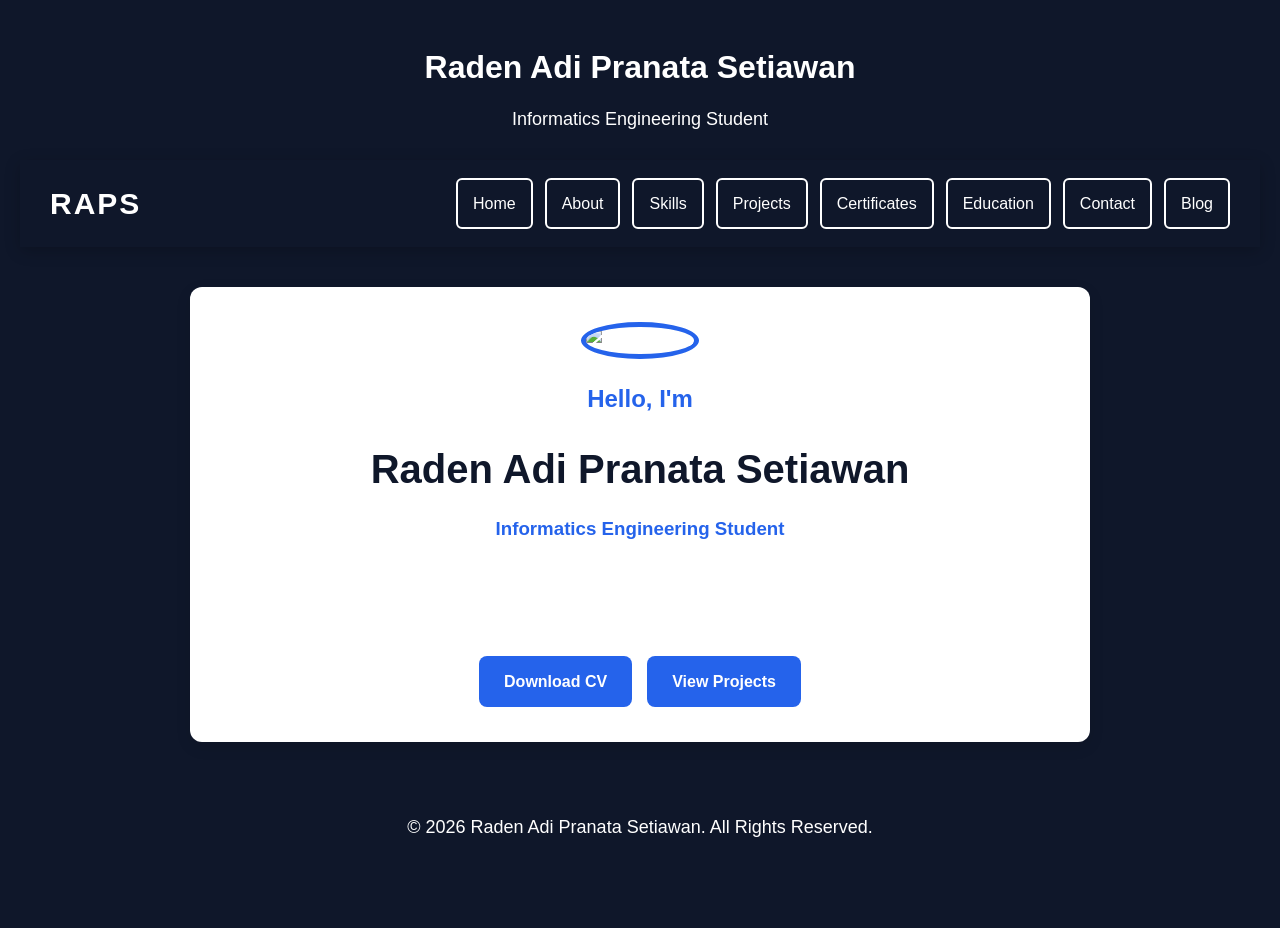
==== index.html @ 66c813df "Initial Portfolio Website Version 1.0" ====
<!DOCTYPE html>
<html lang="en">
<head>
    <meta charset="UTF-8">
    <meta name="viewport" content="width=device-width, initial-scale=1.0">
    <title>Raden Adi Pranata Setiawan | Portfolio</title>

    <link rel="stylesheet" href="css/style.css">
</head>

<body>

<header>

<h1>Raden Adi Pranata Setiawan</h1>

<p>Informatics Engineering Student</p>

<header class="navbar">

<div class="logo">

<h2>RAPS</h2>

</div>

<nav>

<a href="index.html">Home</a>

<a href="about.html">About</a>

<a href="skills.html">Skills</a>

<a href="projects.html">Projects</a>

<a href="certificates.html">Certificates</a>

<a href="education.html">Education</a>

<a href="contact.html">Contact</a>

<a href="blog.html">Blog</a>

</nav>

</header>

<section class="hero">

<img src="images/profile.jpg"
alt="Profile Photo"
class="profile-photo">

<h2>Hello, I'm</h2>

<h1>Raden Adi Pranata Setiawan</h1>

<h3>Informatics Engineering Student</h3>

<p>

I am passionate about Software Development,
Artificial Intelligence,
Web Development,
Database Systems,
and Modern Technology.

</p>

<div class="buttons">

<a href="documents/CV.pdf" class="btn">
Download CV
</a>

<a href="projects.html" class="btn">
View Projects
</a>

</div>

</section>

<footer>

<p>
© 2026 Raden Adi Pranata Setiawan.
All Rights Reserved.
</p>

</footer>

<script src="js/script.js"></script>

</body>
</html>
---- css/style.css ----
/* ===========================
   PORTFOLIO WEBSITE
   Version 1.0
=========================== */

/* Reset */

*{
    margin:0;
    padding:0;
    box-sizing:border-box;
}

/* Body */

body{
    font-family:Arial, Helvetica, sans-serif;
    background:#f5f7fa;
    color:#222;
    line-height:1.7;
}

/* Header */

header{
    background:#0F172A;
    color:white;
    text-align:center;
    padding:40px 20px;
}

/* Nama */

header h1{
    font-size:32px;
    margin-bottom:10px;
}

/* Deskripsi */

header p{
    font-size:18px;
    margin-bottom:25px;
}

/* Menu */

nav{
    display:flex;
    justify-content:center;
    flex-wrap:wrap;
    gap:12px;
}

nav a{
    color:white;
    text-decoration:none;
    padding:10px 18px;
    border:2px solid white;
    border-radius:8px;
    transition:.3s;
}

nav a:hover{
    background:white;
    color:#0F172A;
}

/* Konten */

section{
    max-width:900px;
    margin:40px auto;
    background:white;
    padding:35px;
    border-radius:12px;
    box-shadow:0 5px 15px rgba(0,0,0,.1);
}

/* Judul */

section h2{
    margin-bottom:15px;
    color:#2563EB;
}

/* Footer */

footer{
    background:#0F172A;
    color:white;
    text-align:center;
    padding:20px;
    margin-top:50px;
}

/* Responsive */

@media(max-width:768px){

header h1{
    font-size:26px;
}

nav{
    flex-direction:column;
}

nav a{
    width:100%;
}

section{
    margin:20px;
}

}

/* =======================
   HERO SECTION
======================= */

.hero{

text-align:center;

}

.profile-photo{

width:180px;

height:180px;

border-radius:50%;

border:5px solid #2563EB;

margin-bottom:20px;

object-fit:cover;

}

.hero h1{

font-size:40px;

margin:10px 0;

color:#0F172A;

}

.hero h3{

color:#2563EB;

margin-bottom:20px;

}

.hero p{

max-width:700px;

margin:auto;

margin-bottom:30px;

}

.buttons{

display:flex;

justify-content:center;

gap:15px;

flex-wrap:wrap;

}

.btn{

background:#2563EB;

color:white;

padding:12px 25px;

border-radius:8px;

text-decoration:none;

transition:.3s;

font-weight:bold;

}

.btn:hover{

background:#1E40AF;

}

/* ==========================
   NAVBAR PROFESSIONAL
========================== */

.navbar{

position:sticky;

top:0;

display:flex;

justify-content:space-between;

align-items:center;

padding:18px 30px;

background:#0F172A;

z-index:999;

box-shadow:0 4px 15px rgba(0,0,0,.2);

}

.logo h2{

color:white;

font-size:30px;

font-weight:bold;

letter-spacing:2px;

}

.navbar nav{

display:flex;

gap:12px;

flex-wrap:wrap;

}

.navbar nav a{

color:white;

text-decoration:none;

padding:10px 15px;

border-radius:6px;

transition:.3s;

}

.navbar nav a:hover{

background:#2563EB;

}

@media(max-width:768px){

.navbar{

flex-direction:column;

}

.logo{

margin-bottom:15px;

}

}

/* ==========================
   ABOUT PAGE
========================== */

section h1{

font-size:36px;

color:#0F172A;

margin-bottom:20px;

}

section p{

font-size:18px;

text-align:justify;

}

/* ==========================
   SKILLS
========================== */

.skill-box{

margin-top:30px;

}

.progress{

background:#ddd;

border-radius:30px;

margin-bottom:25px;

overflow:hidden;

}

.progress-bar{

padding:12px;

color:white;

font-weight:bold;

text-align:right;

}

.html{

width:90%;

background:#E44D26;

}

.css{

width:85%;

background:#264DE4;

}

.js{

width:80%;

background:#F7DF1E;

color:black;

}

.python{

width:85%;

background:#3776AB;

}

.db{

width:80%;

background:#16A34A;

}

/* ==========================
   PROJECTS
========================== */

.project-card{

background:white;

padding:25px;

margin-top:25px;

border-left:6px solid #2563EB;

border-radius:10px;

box-shadow:0 5px 12px rgba(0,0,0,.1);

transition:.3s;

}

.project-card:hover{

transform:translateY(-5px);

box-shadow:0 10px 20px rgba(0,0,0,.15);

}

.project-card h2{

color:#0F172A;

margin-bottom:12px;

}

.project-card p{

color:#444;

}

/* ==========================
   CERTIFICATES
========================== */

.certificate-card{

background:#ffffff;

padding:25px;

margin-top:25px;

border-left:6px solid #16A34A;

border-radius:10px;

box-shadow:0 5px 12px rgba(0,0,0,.10);

transition:.3s;

}

.certificate-card:hover{

transform:translateY(-5px);

box-shadow:0 10px 20px rgba(0,0,0,.15);

}

.certificate-card h2{

color:#0F172A;

margin-bottom:10px;

}

.certificate-card p{

color:#444;

}

/* ==========================
   EDUCATION
========================== */

.education-card{

background:#ffffff;

padding:25px;

margin-top:25px;

border-left:6px solid #F59E0B;

border-radius:10px;

box-shadow:0 5px 12px rgba(0,0,0,.1);

transition:.3s;

}

.education-card:hover{

transform:translateY(-5px);

box-shadow:0 10px 20px rgba(0,0,0,.15);

}

.education-card h2{

margin-bottom:10px;

color:#0F172A;

}

.education-card p{

color:#555;

}

/* ==========================
   CONTACT
========================== */

.contact-card{

background:#ffffff;

padding:25px;

margin-top:25px;

border-left:6px solid #DC2626;

border-radius:10px;

box-shadow:0 5px 12px rgba(0,0,0,.10);

transition:.3s;

}

.contact-card:hover{

transform:translateY(-5px);

box-shadow:0 10px 20px rgba(0,0,0,.15);

}

.contact-card h2{

margin-bottom:10px;

color:#0F172A;

}

.contact-card p{

color:#555;

}

/* ==========================
   BLOG
========================== */

.blog-card{

background:#ffffff;

padding:25px;

margin-top:25px;

border-left:6px solid #8B5CF6;

border-radius:10px;

box-shadow:0 5px 12px rgba(0,0,0,.10);

transition:.3s;

}

.blog-card:hover{

transform:translateY(-5px);

box-shadow:0 10px 20px rgba(0,0,0,.15);

}

.blog-card h2{

margin-bottom:10px;

color:#0F172A;

}

.blog-card p{

color:#555;

}
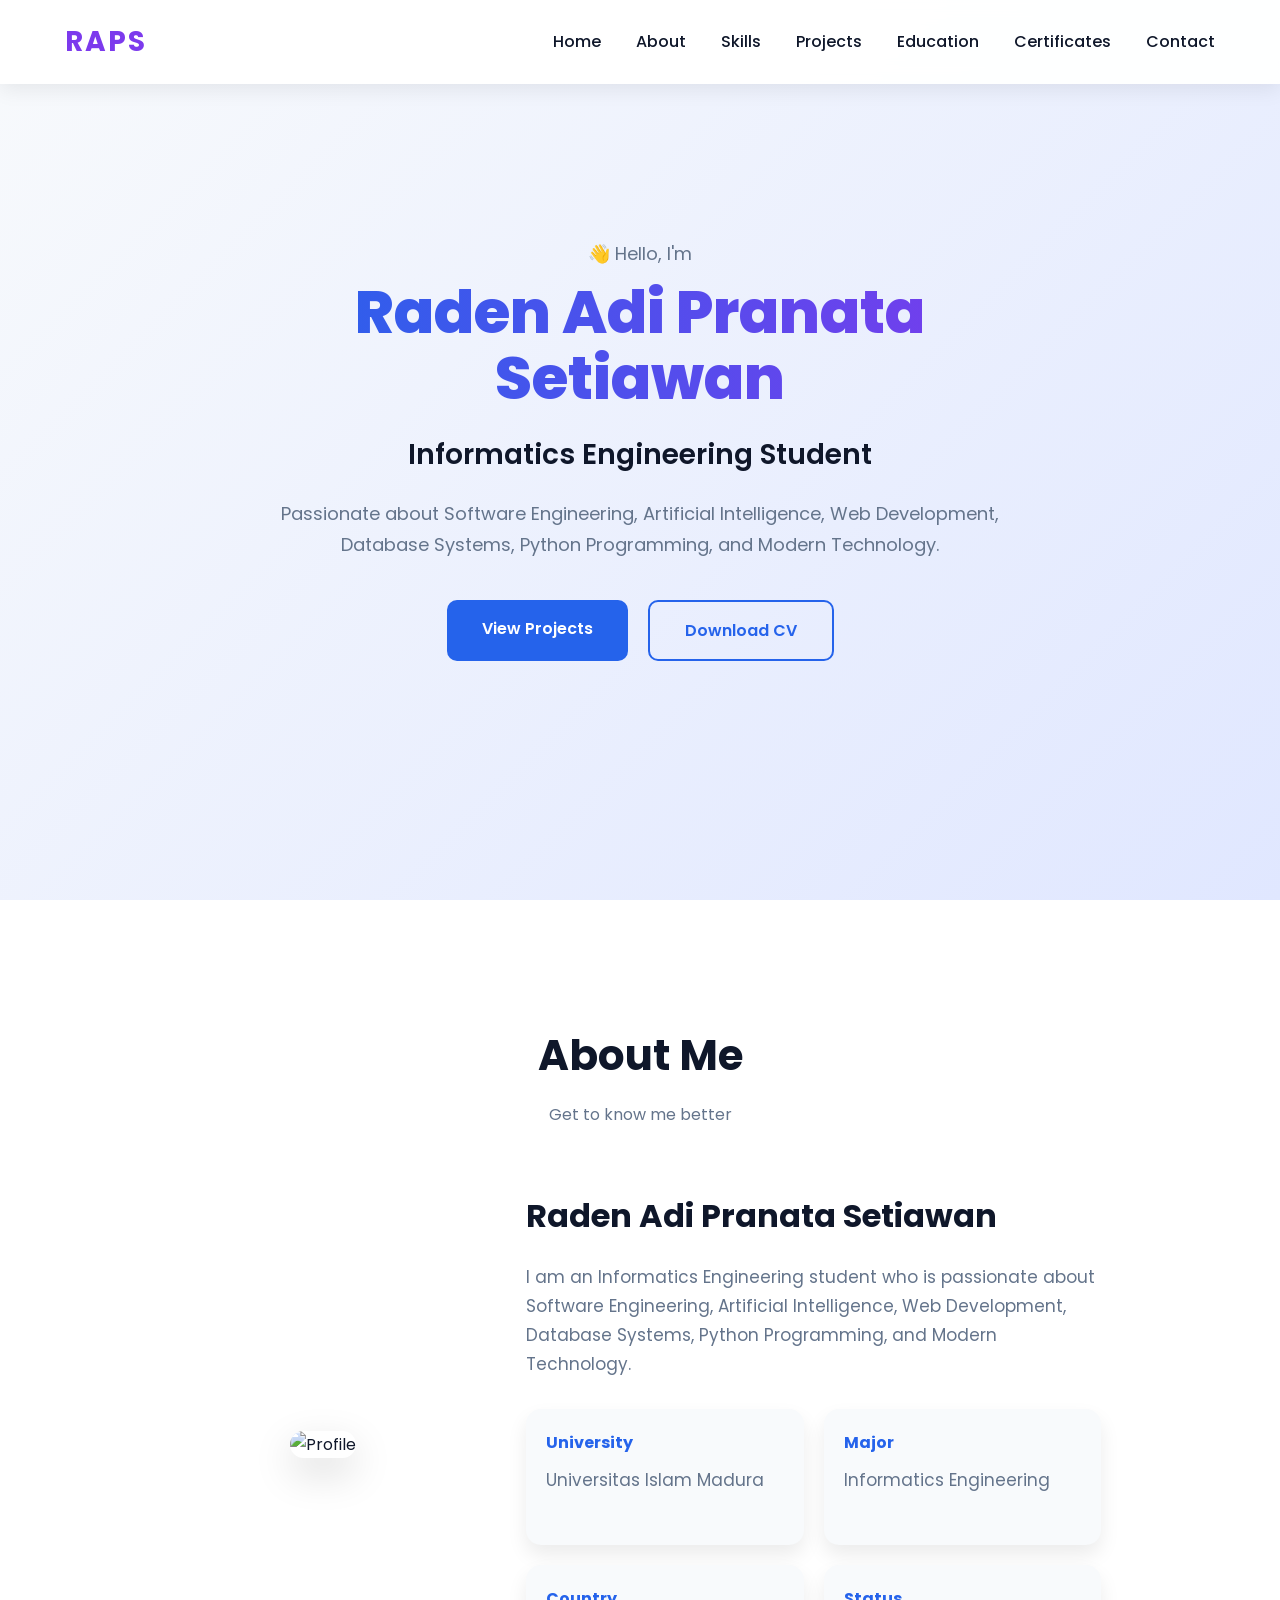
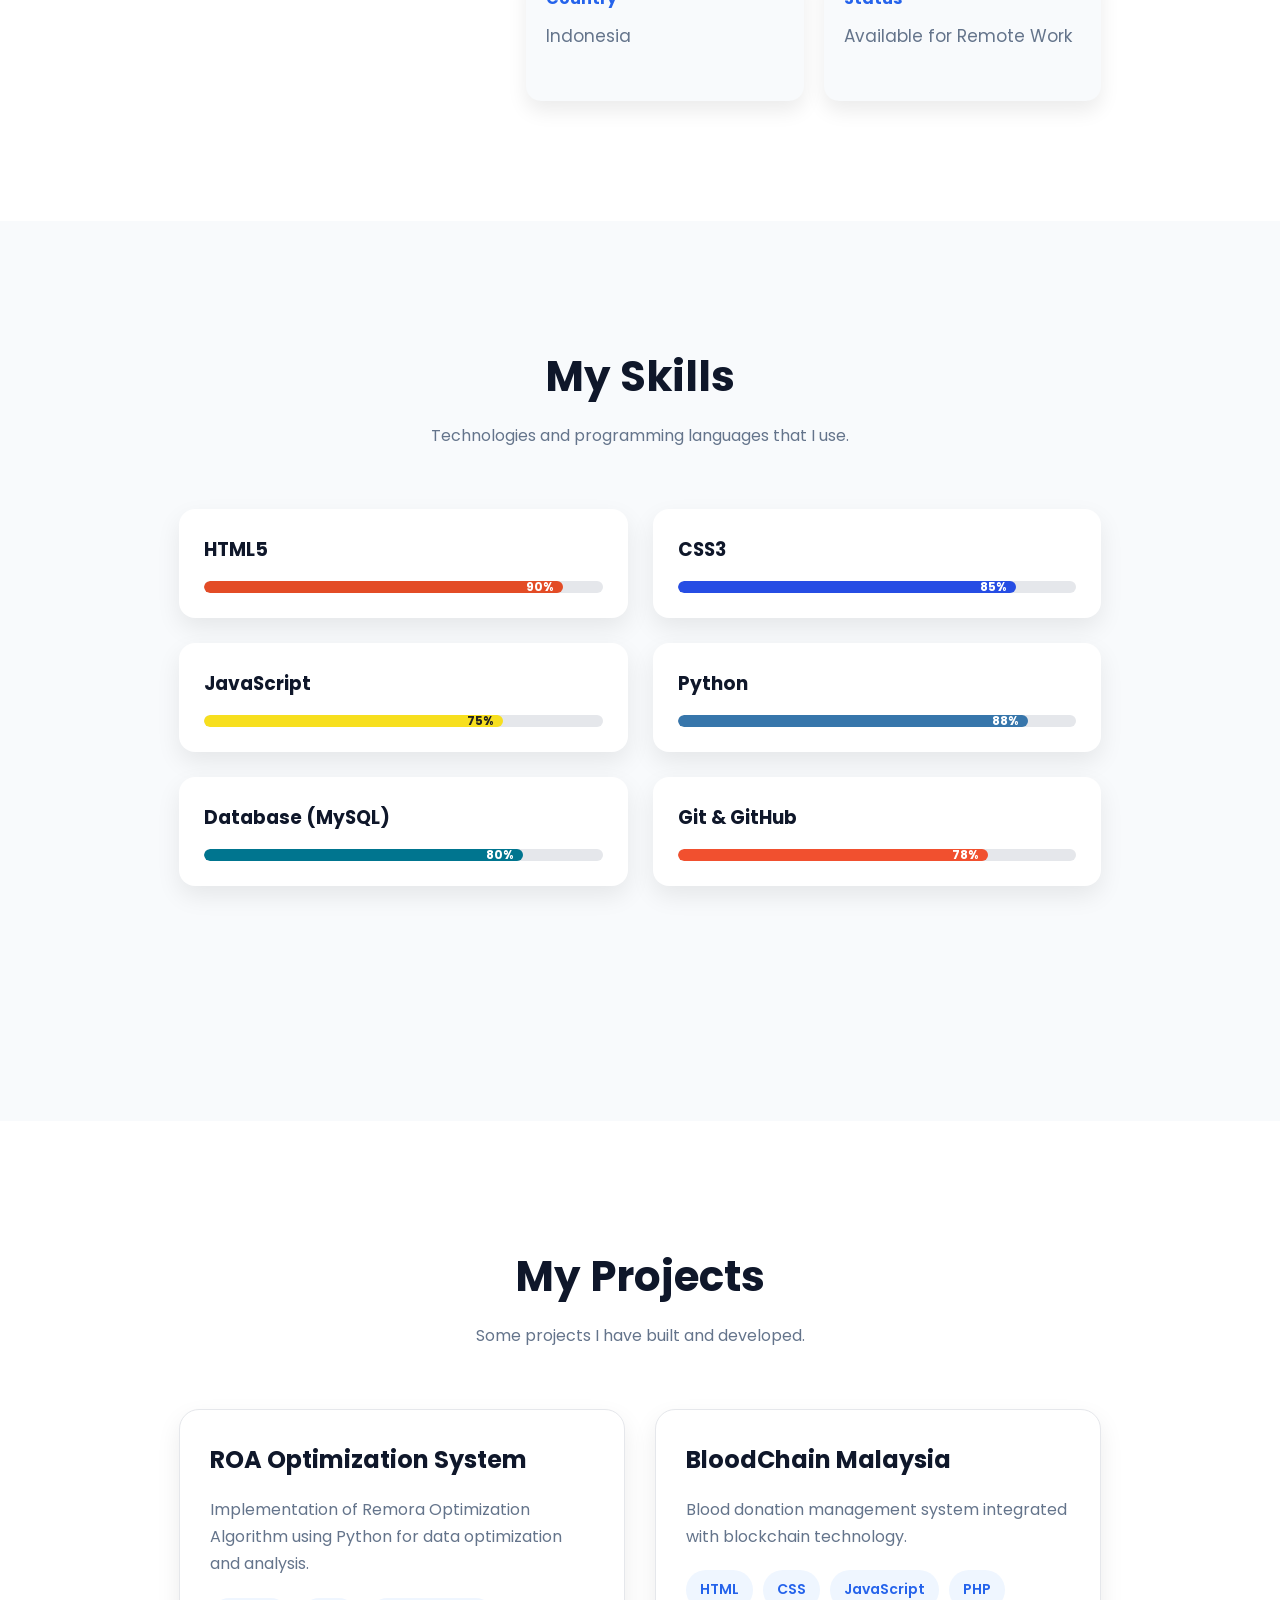
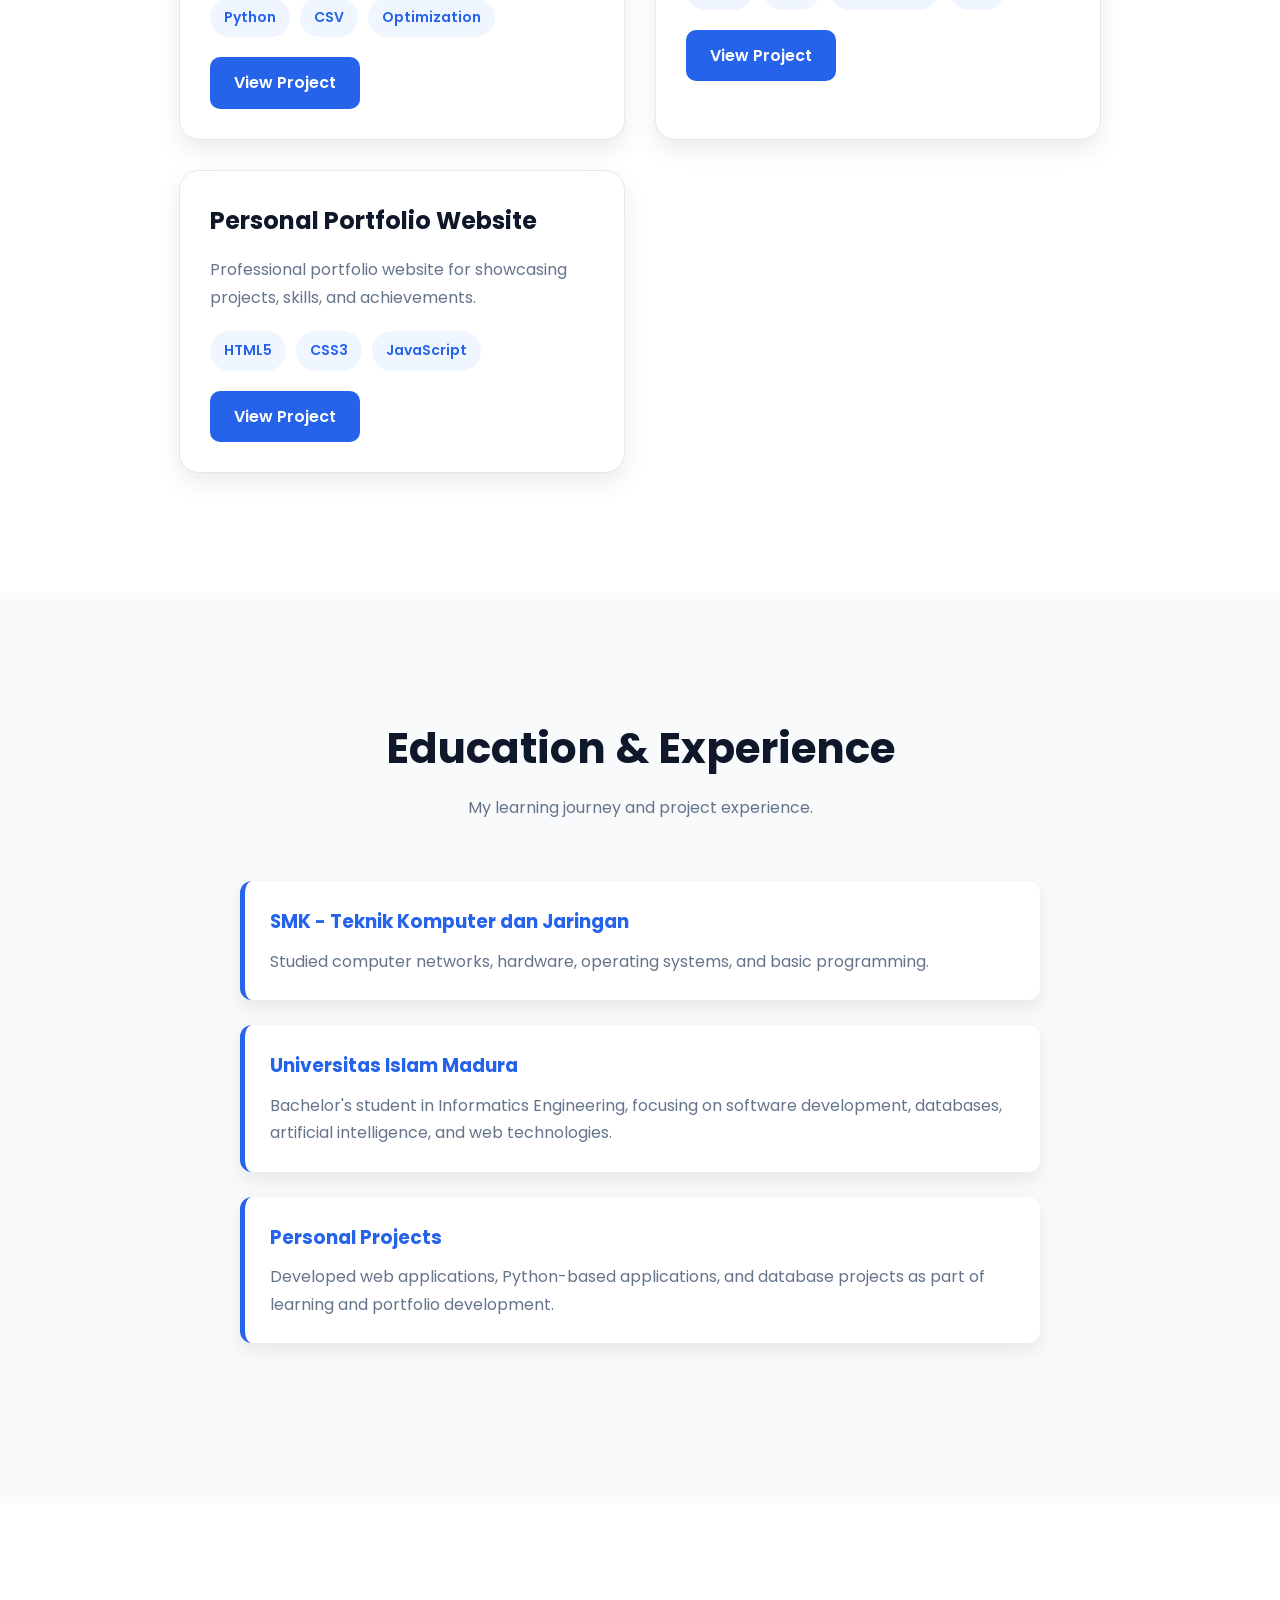
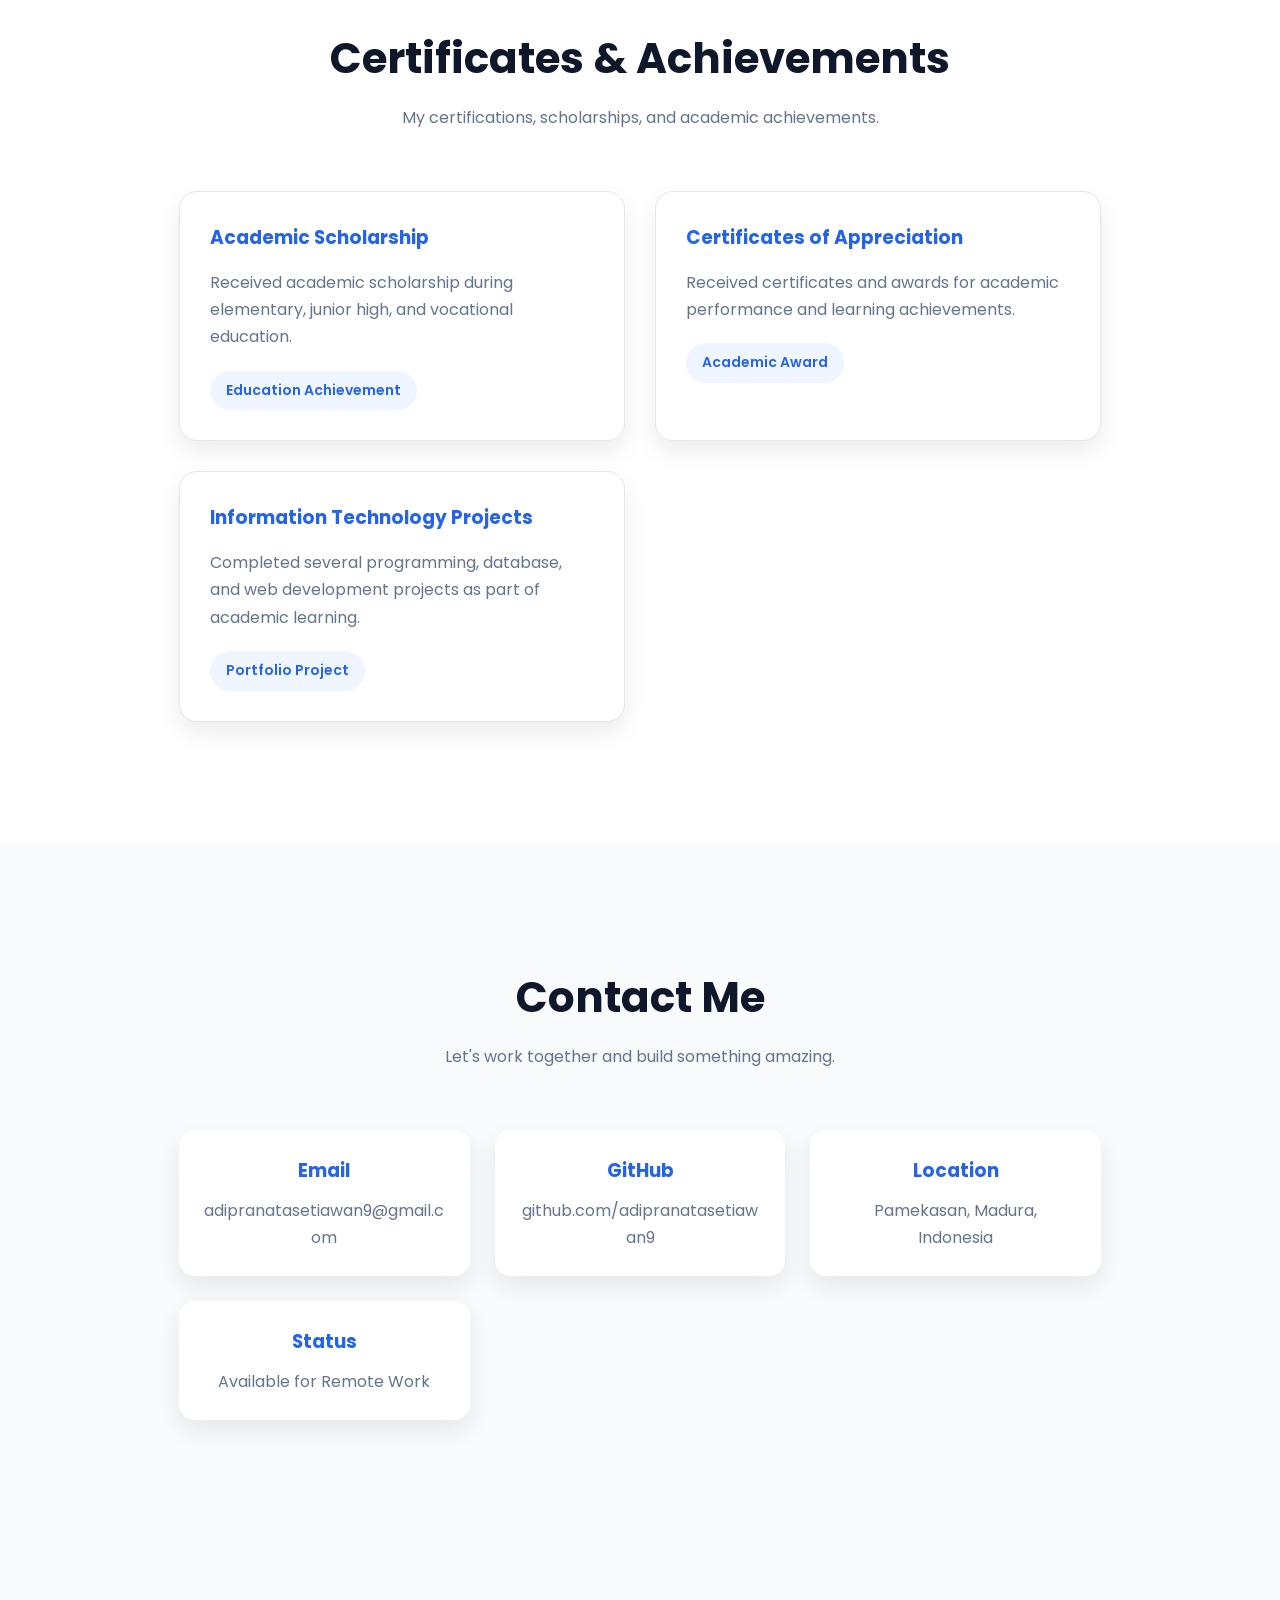
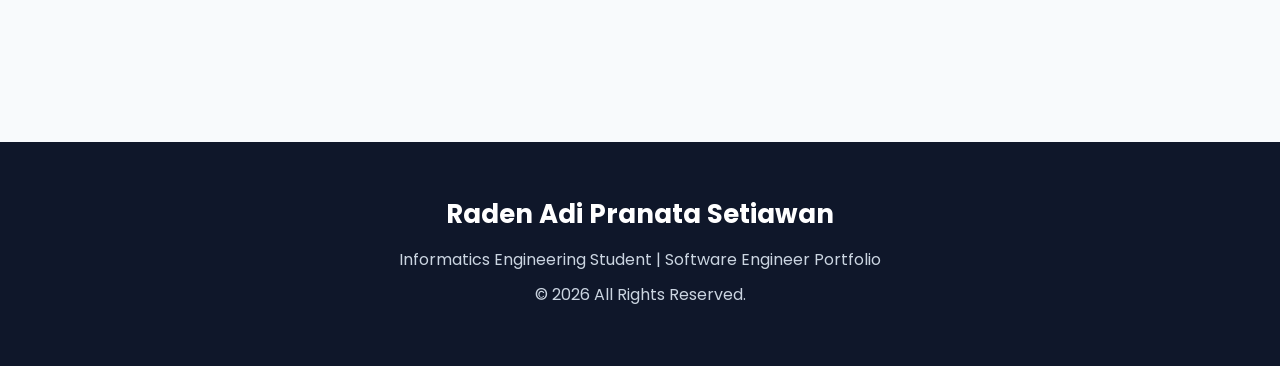
==== commit 167846b0: "Portfolio Website Version 4.0" ====
--- a/index.html
+++ b/index.html
@@ -1,97 +1,589 @@
 <!DOCTYPE html>
 <html lang="en">
+
 <head>
-    <meta charset="UTF-8">
-    <meta name="viewport" content="width=device-width, initial-scale=1.0">
-    <title>Raden Adi Pranata Setiawan | Portfolio</title>
-
-    <link rel="stylesheet" href="css/style.css">
+
+<meta charset="UTF-8">
+<meta name="viewport" content="width=device-width, initial-scale=1.0">
+
+<meta name="description" content="Professional Portfolio of Raden Adi Pranata Setiawan, Informatics Engineering Student, Software Developer, Python Programmer, Web Developer.">
+
+<meta name="keywords" content="Portfolio, Informatics Engineering, Python, HTML, CSS, JavaScript, Web Developer, Software Engineer">
+
+<meta name="author" content="Raden Adi Pranata Setiawan">
+
+<meta name="robots" content="index, follow">
+
+<link rel="icon" href="icons/favicon.ico">
+
+<link rel="stylesheet" href="css/style.css">
+
+<script defer src="js/script.js"></script>
+
 </head>
 
 <body>
 
-<header>
-
-<h1>Raden Adi Pranata Setiawan</h1>
-
-<p>Informatics Engineering Student</p>
-
-<header class="navbar">
-
-<div class="logo">
-
-<h2>RAPS</h2>
-
-</div>
-
-<nav>
-
-<a href="index.html">Home</a>
-
-<a href="about.html">About</a>
-
-<a href="skills.html">Skills</a>
-
-<a href="projects.html">Projects</a>
-
-<a href="certificates.html">Certificates</a>
-
-<a href="education.html">Education</a>
-
-<a href="contact.html">Contact</a>
-
-<a href="blog.html">Blog</a>
+<header id="header">
+
+<nav class="navbar">
+
+<a href="#home" class="logo">
+
+<span>RAPS</span>
+
+</a>
+
+<ul class="nav-menu">
+
+<li><a href="#home">Home</a></li>
+
+<li><a href="#about">About</a></li>
+
+<li><a href="#skills">Skills</a></li>
+
+<li><a href="#projects">Projects</a></li>
+
+<li><a href="#education">Education</a></li>
+
+<li><a href="#certificates">Certificates</a></li>
+
+<li><a href="#contact">Contact</a></li>
+
+</ul>
+
+<div class="hamburger">
+
+<span></span>
+
+<span></span>
+
+<span></span>
+
+</div>
 
 </nav>
 
+<div class="menu-toggle">
+
+☰
+
+</div>
+
+</nav>
+
 </header>
 
-<section class="hero">
-
-<img src="images/profile.jpg"
-alt="Profile Photo"
-class="profile-photo">
-
-<h2>Hello, I'm</h2>
-
-<h1>Raden Adi Pranata Setiawan</h1>
-
-<h3>Informatics Engineering Student</h3>
-
-<p>
-
-I am passionate about Software Development,
+<main>
+
+<section id="home" class="hero">
+
+<div class="hero-content">
+
+<p class="hero-subtitle">
+👋 Hello, I'm
+</p>
+
+<h1 class="hero-title">
+Raden Adi Pranata Setiawan
+</h1>
+
+<h2 class="hero-job">
+Informatics Engineering Student
+</h2>
+
+<p class="hero-description">
+
+Passionate about Software Engineering,
 Artificial Intelligence,
 Web Development,
 Database Systems,
+Python Programming,
 and Modern Technology.
 
 </p>
 
-<div class="buttons">
-
-<a href="documents/CV.pdf" class="btn">
+<div class="hero-buttons">
+
+<a href="#projects" class="btn-primary">
+
+View Projects
+
+</a>
+
+<a href="documents/CV.pdf"
+class="btn-secondary">
+
 Download CV
+
 </a>
 
-<a href="projects.html" class="btn">
-View Projects
+</div>
+
+</div>
+
+</section>
+
+<section id="about" class="about">
+
+<div class="container">
+
+<h2 class="section-title">About Me</h2>
+
+<p class="section-subtitle">
+Get to know me better
+</p>
+
+<div class="about-content">
+
+<div class="about-image">
+
+<img src="images/profile.jpg"
+alt="Profile">
+
+</div>
+
+<div class="about-text">
+
+<h3>Raden Adi Pranata Setiawan</h3>
+
+<p>
+
+I am an Informatics Engineering student who is passionate about
+Software Engineering,
+Artificial Intelligence,
+Web Development,
+Database Systems,
+Python Programming,
+and Modern Technology.
+
+</p>
+
+<div class="about-info">
+
+<div class="info-card">
+
+<h4>University</h4>
+
+<p>Universitas Islam Madura</p>
+
+</div>
+
+<div class="info-card">
+
+<h4>Major</h4>
+
+<p>Informatics Engineering</p>
+
+</div>
+
+<div class="info-card">
+
+<h4>Country</h4>
+
+<p>Indonesia</p>
+
+</div>
+
+<div class="info-card">
+
+<h4>Status</h4>
+
+<p>Available for Remote Work</p>
+
+</div>
+
+</div>
+
+</div>
+
+</div>
+
+</div>
+
+</section>
+
+<section id="skills" class="skills">
+
+<div class="container">
+
+<h2 class="section-title">
+My Skills
+</h2>
+
+<p class="section-subtitle">
+Technologies and programming languages that I use.
+</p>
+
+<div class="skills-grid">
+
+<div class="skill-card">
+
+<h3>HTML5</h3>
+
+<div class="progress">
+
+<div class="progress-bar html">
+90%
+</div>
+
+</div>
+
+</div>
+
+<div class="skill-card">
+
+<h3>CSS3</h3>
+
+<div class="progress">
+
+<div class="progress-bar css">
+85%
+</div>
+
+</div>
+
+</div>
+
+<div class="skill-card">
+
+<h3>JavaScript</h3>
+
+<div class="progress">
+
+<div class="progress-bar js">
+75%
+</div>
+
+</div>
+
+</div>
+
+<div class="skill-card">
+
+<h3>Python</h3>
+
+<div class="progress">
+
+<div class="progress-bar python">
+88%
+</div>
+
+</div>
+
+</div>
+
+<div class="skill-card">
+
+<h3>Database (MySQL)</h3>
+
+<div class="progress">
+
+<div class="progress-bar mysql">
+80%
+</div>
+
+</div>
+
+</div>
+
+<div class="skill-card">
+
+<h3>Git & GitHub</h3>
+
+<div class="progress">
+
+<div class="progress-bar git">
+78%
+</div>
+
+</div>
+
+</div>
+
+</div>
+
+</div>
+
+</section>
+
+<section id="projects" class="projects">
+
+<div class="container">
+
+<h2 class="section-title">
+My Projects
+</h2>
+
+<p class="section-subtitle">
+Some projects I have built and developed.
+</p>
+
+<div class="projects-grid">
+
+<div class="project-card">
+
+<h3>ROA Optimization System</h3>
+
+<p>
+
+Implementation of Remora Optimization Algorithm
+using Python for data optimization and analysis.
+
+</p>
+
+<div class="tech-stack">
+
+<span>Python</span>
+
+<span>CSV</span>
+
+<span>Optimization</span>
+
+</div>
+
+<a href="#" class="project-btn">
+View Project
 </a>
 
 </div>
 
-</section>
-
-<footer>
-
-<p>
-© 2026 Raden Adi Pranata Setiawan.
-All Rights Reserved.
-</p>
+<div class="project-card">
+
+<h3>BloodChain Malaysia</h3>
+
+<p>
+
+Blood donation management system integrated
+with blockchain technology.
+
+</p>
+
+<div class="tech-stack">
+
+<span>HTML</span>
+
+<span>CSS</span>
+
+<span>JavaScript</span>
+
+<span>PHP</span>
+
+</div>
+
+<a href="#" class="project-btn">
+View Project
+</a>
+
+</div>
+
+<div class="project-card">
+
+<h3>Personal Portfolio Website</h3>
+
+<p>
+
+Professional portfolio website for showcasing
+projects, skills, and achievements.
+
+</p>
+
+<div class="tech-stack">
+
+<span>HTML5</span>
+
+<span>CSS3</span>
+
+<span>JavaScript</span>
+
+</div>
+
+<a href="#" class="project-btn">
+View Project
+</a>
+
+</div>
+
+</div>
+
+</div>
+
+</section>
+
+<section id="education" class="education">
+
+<div class="container">
+
+<h2 class="section-title">
+Education & Experience
+</h2>
+
+<p class="section-subtitle">
+My learning journey and project experience.
+</p>
+
+<div class="timeline">
+
+<div class="timeline-item">
+<h3>SMK - Teknik Komputer dan Jaringan</h3>
+<p>Studied computer networks, hardware, operating systems, and basic programming.</p>
+</div>
+
+<div class="timeline-item">
+<h3>Universitas Islam Madura</h3>
+<p>Bachelor's student in Informatics Engineering, focusing on software development, databases, artificial intelligence, and web technologies.</p>
+</div>
+
+<div class="timeline-item">
+<h3>Personal Projects</h3>
+<p>Developed web applications, Python-based applications, and database projects as part of learning and portfolio development.</p>
+</div>
+
+</div>
+
+</div>
+
+</section>
+
+<section id="certificates" class="certificates">
+
+<div class="container">
+
+<h2 class="section-title">
+Certificates & Achievements
+</h2>
+
+<p class="section-subtitle">
+My certifications, scholarships, and academic achievements.
+</p>
+
+<div class="certificate-grid">
+
+<div class="certificate-card">
+
+<h3>Academic Scholarship</h3>
+
+<p>
+Received academic scholarship during elementary, junior high, and vocational education.
+</p>
+
+<span class="certificate-year">
+Education Achievement
+</span>
+
+</div>
+
+<div class="certificate-card">
+
+<h3>Certificates of Appreciation</h3>
+
+<p>
+Received certificates and awards for academic performance and learning achievements.
+</p>
+
+<span class="certificate-year">
+Academic Award
+</span>
+
+</div>
+
+<div class="certificate-card">
+
+<h3>Information Technology Projects</h3>
+
+<p>
+Completed several programming, database, and web development projects as part of academic learning.
+</p>
+
+<span class="certificate-year">
+Portfolio Project
+</span>
+
+</div>
+
+</div>
+
+</div>
+
+</section>
+
+<section id="contact" class="contact">
+
+<div class="container">
+
+<h2 class="section-title">
+Contact Me
+</h2>
+
+<p class="section-subtitle">
+Let's work together and build something amazing.
+</p>
+
+<div class="contact-grid">
+
+<div class="contact-card">
+
+<h3>Email</h3>
+
+<p>adipranatasetiawan9@gmail.com</p>
+
+</div>
+
+<div class="contact-card">
+
+<h3>GitHub</h3>
+
+<p>github.com/adipranatasetiawan9</p>
+
+</div>
+
+<div class="contact-card">
+
+<h3>Location</h3>
+
+<p>Pamekasan, Madura, Indonesia</p>
+
+</div>
+
+<div class="contact-card">
+
+<h3>Status</h3>
+
+<p>Available for Remote Work</p>
+
+</div>
+
+</div>
+
+</div>
+
+</section>
+
+</main>
+
+<footer class="footer">
+
+<div class="container">
+
+<h3>Raden Adi Pranata Setiawan</h3>
+
+<p>
+Informatics Engineering Student | Software Engineer Portfolio
+</p>
+
+<p>
+© 2026 All Rights Reserved.
+</p>
+
+</div>
 
 </footer>
 
-<script src="js/script.js"></script>
+<button id="backToTop" title="Back to Top">
+↑
+</button>
 
 </body>
+
 </html>
+
--- a/css/style.css
+++ b/css/style.css
@@ -1,610 +1,1278 @@
-/* ===========================
-   PORTFOLIO WEBSITE
-   Version 1.0
-=========================== */
-
-/* Reset */
+/* =====================================
+   PORTFOLIO WEBSITE V3.0
+   Author : Raden Adi Pranata Setiawan
+===================================== */
+
+/* GOOGLE FONT */
+@import url('https://fonts.googleapis.com/css2?family=Poppins:wght@300;400;500;600;700;800&display=swap');
+
+/* RESET */
 
 *{
-    margin:0;
-    padding:0;
-    box-sizing:border-box;
-}
-
-/* Body */
+margin:0;
+padding:0;
+box-sizing:border-box;
+}
+
+/* ROOT */
+
+:root{
+
+--primary:#2563eb;
+--secondary:#1e40af;
+--dark:#0f172a;
+--light:#ffffff;
+--gray:#64748b;
+--background:#f8fafc;
+
+}
+
+/* BODY */
 
 body{
-    font-family:Arial, Helvetica, sans-serif;
-    background:#f5f7fa;
-    color:#222;
-    line-height:1.7;
-}
-
-/* Header */
+
+font-family:'Poppins',sans-serif;
+
+background:var(--background);
+
+color:var(--dark);
+
+line-height:1.7;
+
+overflow-x:hidden;
+
+}
+
+/* CONTAINER */
+
+.container{
+
+width:90%;
+
+max-width:1200px;
+
+margin:auto;
+
+}
+
+/* HEADER */
 
 header{
-    background:#0F172A;
-    color:white;
-    text-align:center;
-    padding:40px 20px;
-}
-
-/* Nama */
-
-header h1{
-    font-size:32px;
-    margin-bottom:10px;
-}
-
-/* Deskripsi */
-
-header p{
-    font-size:18px;
-    margin-bottom:25px;
-}
-
-/* Menu */
-
-nav{
-    display:flex;
-    justify-content:center;
-    flex-wrap:wrap;
-    gap:12px;
-}
-
-nav a{
-    color:white;
-    text-decoration:none;
-    padding:10px 18px;
-    border:2px solid white;
-    border-radius:8px;
-    transition:.3s;
-}
-
-nav a:hover{
-    background:white;
-    color:#0F172A;
-}
-
-/* Konten */
+
+position:fixed;
+
+top:0;
+
+left:0;
+
+width:100%;
+
+background:rgba(255,255,255,.95);
+
+backdrop-filter:blur(10px);
+
+box-shadow:0 5px 20px rgba(0,0,0,.08);
+
+z-index:999;
+
+}
+
+/* NAVBAR */
+
+.navbar{
+
+max-width:1200px;
+
+margin:auto;
+
+display:flex;
+
+justify-content:space-between;
+
+align-items:center;
+
+padding:18px 25px;
+
+}
+
+/* LOGO */
+
+.logo{
+
+font-size:24px;
+
+font-weight:700;
+
+color:var(--primary);
+
+}
+
+/* MENU */
+
+.nav-menu{
+
+display:flex;
+
+list-style:none;
+
+gap:30px;
+
+}
+
+/* LINK */
+
+.nav-menu a{
+
+text-decoration:none;
+
+color:var(--dark);
+
+font-weight:500;
+
+transition:.3s;
+
+}
+
+.nav-menu a:hover{
+
+color:var(--primary);
+
+}
+
+/* MENU TOGGLE */
+
+.menu-toggle{
+
+display:none;
+
+font-size:30px;
+
+cursor:pointer;
+
+}
+
+/* SECTION */
 
 section{
-    max-width:900px;
-    margin:40px auto;
-    background:white;
-    padding:35px;
-    border-radius:12px;
-    box-shadow:0 5px 15px rgba(0,0,0,.1);
-}
-
-/* Judul */
-
-section h2{
-    margin-bottom:15px;
-    color:#2563EB;
-}
-
-/* Footer */
+
+min-height:100vh;
+
+padding:120px 10%;
+
+}
+
+/* FOOTER */
 
 footer{
-    background:#0F172A;
-    color:white;
-    text-align:center;
-    padding:20px;
-    margin-top:50px;
-}
-
-/* Responsive */
+
+background:var(--dark);
+
+color:white;
+
+text-align:center;
+
+padding:30px;
+
+}
+
+/* RESPONSIVE */
 
 @media(max-width:768px){
 
-header h1{
-    font-size:26px;
-}
-
-nav{
-    flex-direction:column;
-}
-
-nav a{
-    width:100%;
+.nav-menu{
+
+display:none;
+
+}
+
+.menu-toggle{
+
+display:block;
+
+}
+
+.logo{
+
+font-size:22px;
+
 }
 
 section{
-    margin:20px;
-}
-
-}
-
-/* =======================
-   HERO SECTION
-======================= */
+
+padding:110px 25px;
+
+}
+
+}
+
+/* ===================================
+HERO SECTION
+=================================== */
 
 .hero{
 
+display:flex;
+
+justify-content:center;
+
+align-items:center;
+
 text-align:center;
 
-}
-
-.profile-photo{
-
-width:180px;
-
-height:180px;
+background:linear-gradient(135deg,#f8fafc,#e0e7ff);
+
+}
+
+.hero-content{
+
+max-width:800px;
+
+}
+
+.hero-subtitle{
+
+font-size:18px;
+
+color:var(--gray);
+
+margin-bottom:10px;
+
+}
+
+.hero-title{
+
+font-size:60px;
+
+font-weight:800;
+
+line-height:1.1;
+
+background:linear-gradient(90deg,#2563eb,#7c3aed);
+
+-webkit-background-clip:text;
+
+-webkit-text-fill-color:transparent;
+
+margin-bottom:20px;
+
+}
+
+.hero-job{
+
+font-size:28px;
+
+font-weight:600;
+
+margin-bottom:20px;
+
+color:var(--dark);
+
+}
+
+.hero-description{
+
+font-size:18px;
+
+color:var(--gray);
+
+margin-bottom:40px;
+
+}
+
+.hero-buttons{
+
+display:flex;
+
+justify-content:center;
+
+gap:20px;
+
+flex-wrap:wrap;
+
+}
+
+.btn-primary{
+
+background:#2563eb;
+
+color:white;
+
+padding:15px 35px;
+
+border-radius:10px;
+
+text-decoration:none;
+
+font-weight:600;
+
+transition:.3s;
+
+}
+
+.btn-primary:hover{
+
+transform:translateY(-4px);
+
+background:#1d4ed8;
+
+}
+
+.btn-secondary{
+
+border:2px solid #2563eb;
+
+padding:15px 35px;
+
+border-radius:10px;
+
+text-decoration:none;
+
+font-weight:600;
+
+color:#2563eb;
+
+transition:.3s;
+
+}
+
+.btn-secondary:hover{
+
+background:#2563eb;
+
+color:white;
+
+}
+
+@media(max-width:768px){
+
+.hero-title{
+
+font-size:38px;
+
+}
+
+.hero-job{
+
+font-size:22px;
+
+}
+
+.hero-description{
+
+font-size:16px;
+
+}
+
+.hero-buttons{
+
+flex-direction:column;
+
+}
+
+.btn-primary,
+
+.btn-secondary{
+
+width:100%;
+
+}
+
+}
+
+/* ===============================
+   NAVBAR V3.0
+================================ */
+
+.logo{
+
+text-decoration:none;
+
+font-size:28px;
+
+font-weight:700;
+
+color:var(--primary);
+
+letter-spacing:2px;
+
+}
+
+.logo span{
+
+color:#7c3aed;
+
+}
+
+.nav-menu{
+
+display:flex;
+
+align-items:center;
+
+gap:35px;
+
+list-style:none;
+
+}
+
+.nav-menu a{
+
+text-decoration:none;
+
+font-size:16px;
+
+font-weight:500;
+
+color:var(--dark);
+
+transition:.3s;
+
+position:relative;
+
+}
+
+.nav-menu a::after{
+
+content:"";
+
+position:absolute;
+
+left:0;
+
+bottom:-6px;
+
+width:0;
+
+height:2px;
+
+background:var(--primary);
+
+transition:.3s;
+
+}
+
+.nav-menu a:hover::after{
+
+width:100%;
+
+}
+
+.nav-menu a:hover{
+
+color:var(--primary);
+
+}
+
+.hamburger{
+
+display:none;
+
+cursor:pointer;
+
+}
+
+.hamburger span{
+
+display:block;
+
+width:28px;
+
+height:3px;
+
+margin:6px;
+
+background:var(--dark);
+
+border-radius:20px;
+
+transition:.3s;
+
+}
+
+@media(max-width:768px){
+
+.nav-menu{
+
+display:none;
+
+}
+
+.hamburger{
+
+display:block;
+
+}
+
+}
+
+.nav-menu.active{
+
+display:flex;
+
+flex-direction:column;
+
+position:absolute;
+
+top:80px;
+
+left:0;
+
+width:100%;
+
+background:white;
+
+padding:30px;
+
+box-shadow:0 10px 25px rgba(0,0,0,.1);
+
+}
+
+/* ===============================
+ABOUT SECTION
+=============================== */
+
+.about{
+
+background:#ffffff;
+
+}
+
+.section-title{
+
+font-size:42px;
+
+font-weight:700;
+
+text-align:center;
+
+margin-bottom:10px;
+
+color:var(--dark);
+
+}
+
+.section-subtitle{
+
+text-align:center;
+
+color:var(--gray);
+
+margin-bottom:60px;
+
+}
+
+.about-content{
+
+display:grid;
+
+grid-template-columns:1fr 2fr;
+
+gap:60px;
+
+align-items:center;
+
+}
+
+.about-image{
+
+text-align:center;
+
+}
+
+.about-image img{
+
+width:300px;
+
+max-width:100%;
+
+border-radius:20px;
+
+box-shadow:0 15px 40px rgba(0,0,0,.15);
+
+}
+
+.about-text h3{
+
+font-size:32px;
+
+margin-bottom:20px;
+
+}
+
+.about-text p{
+
+font-size:17px;
+
+color:var(--gray);
+
+margin-bottom:30px;
+
+}
+
+.about-info{
+
+display:grid;
+
+grid-template-columns:repeat(2,1fr);
+
+gap:20px;
+
+}
+
+.info-card{
+
+background:#f8fafc;
+
+padding:20px;
+
+border-radius:15px;
+
+box-shadow:0 10px 20px rgba(0,0,0,.08);
+
+transition:.3s;
+
+}
+
+.info-card:hover{
+
+transform:translateY(-6px);
+
+}
+
+.info-card h4{
+
+color:var(--primary);
+
+margin-bottom:10px;
+
+}
+
+@media(max-width:768px){
+
+.about-content{
+
+grid-template-columns:1fr;
+
+text-align:center;
+
+}
+
+.about-image img{
+
+width:220px;
+
+}
+
+.about-info{
+
+grid-template-columns:1fr;
+
+}
+
+.section-title{
+
+font-size:32px;
+
+}
+
+}
+
+/* ==========================
+   SKILLS SECTION
+========================== */
+
+.skills{
+
+background:#f8fafc;
+
+}
+
+.skills-grid{
+
+display:grid;
+
+grid-template-columns:repeat(auto-fit,minmax(300px,1fr));
+
+gap:25px;
+
+margin-top:40px;
+
+}
+
+.skill-card{
+
+background:white;
+
+padding:25px;
+
+border-radius:16px;
+
+box-shadow:0 10px 25px rgba(0,0,0,.08);
+
+transition:.3s;
+
+}
+
+.skill-card:hover{
+
+transform:translateY(-8px);
+
+}
+
+.skill-card h3{
+
+margin-bottom:15px;
+
+color:var(--dark);
+
+}
+
+.progress{
+
+width:100%;
+
+height:12px;
+
+background:#e5e7eb;
+
+border-radius:50px;
+
+overflow:hidden;
+
+}
+
+.progress-bar{
+
+height:100%;
+
+display:flex;
+
+align-items:center;
+
+justify-content:flex-end;
+
+padding-right:10px;
+
+color:white;
+
+font-size:12px;
+
+font-weight:bold;
+
+border-radius:50px;
+
+}
+
+.html{
+
+width:90%;
+
+background:#e34c26;
+
+}
+
+.css{
+
+width:85%;
+
+background:#264de4;
+
+}
+
+.js{
+
+width:75%;
+
+background:#f7df1e;
+
+color:#222;
+
+}
+
+.python{
+
+width:88%;
+
+background:#3776ab;
+
+}
+
+.mysql{
+
+width:80%;
+
+background:#00758f;
+
+}
+
+.git{
+
+width:78%;
+
+background:#f1502f;
+
+}
+
+@media(max-width:768px){
+
+.skills-grid{
+
+grid-template-columns:1fr;
+
+}
+
+}
+
+/* ==========================
+   PROJECTS SECTION
+========================== */
+
+.projects{
+
+background:#ffffff;
+
+}
+
+.projects-grid{
+
+display:grid;
+
+grid-template-columns:repeat(auto-fit,minmax(320px,1fr));
+
+gap:30px;
+
+margin-top:40px;
+
+}
+
+.project-card{
+
+background:white;
+
+padding:30px;
+
+border-radius:20px;
+
+box-shadow:0 10px 25px rgba(0,0,0,.08);
+
+transition:.3s;
+
+border:1px solid #e5e7eb;
+
+}
+
+.project-card:hover{
+
+transform:translateY(-10px);
+
+box-shadow:0 20px 40px rgba(0,0,0,.12);
+
+}
+
+.project-card h3{
+
+font-size:24px;
+
+margin-bottom:15px;
+
+color:var(--dark);
+
+}
+
+.project-card p{
+
+color:var(--gray);
+
+margin-bottom:20px;
+
+}
+
+.tech-stack{
+
+display:flex;
+
+flex-wrap:wrap;
+
+gap:10px;
+
+margin-bottom:20px;
+
+}
+
+.tech-stack span{
+
+background:#eff6ff;
+
+color:#2563eb;
+
+padding:8px 14px;
+
+border-radius:50px;
+
+font-size:14px;
+
+font-weight:600;
+
+}
+
+.project-btn{
+
+display:inline-block;
+
+background:#2563eb;
+
+color:white;
+
+padding:12px 24px;
+
+border-radius:10px;
+
+text-decoration:none;
+
+font-weight:600;
+
+transition:.3s;
+
+}
+
+.project-btn:hover{
+
+background:#1d4ed8;
+
+}
+
+@media(max-width:768px){
+
+.projects-grid{
+
+grid-template-columns:1fr;
+
+}
+
+}
+
+/* ==========================
+   EDUCATION SECTION
+========================== */
+
+.education{
+
+background:#f8fafc;
+
+}
+
+.timeline{
+
+max-width:800px;
+
+margin:40px auto;
+
+display:flex;
+
+flex-direction:column;
+
+gap:25px;
+
+}
+
+.timeline-item{
+
+background:white;
+
+padding:25px;
+
+border-left:5px solid var(--primary);
+
+border-radius:12px;
+
+box-shadow:0 8px 20px rgba(0,0,0,.08);
+
+transition:.3s;
+
+}
+
+.timeline-item:hover{
+
+transform:translateY(-5px);
+
+}
+
+.timeline-item h3{
+
+margin-bottom:10px;
+
+color:var(--primary);
+
+}
+
+.timeline-item p{
+
+color:var(--gray);
+
+}
+
+/* ==========================
+   CERTIFICATES SECTION
+========================== */
+
+.certificates{
+
+background:#ffffff;
+
+}
+
+.certificate-grid{
+
+display:grid;
+
+grid-template-columns:repeat(auto-fit,minmax(300px,1fr));
+
+gap:30px;
+
+margin-top:40px;
+
+}
+
+.certificate-card{
+
+background:#ffffff;
+
+padding:30px;
+
+border-radius:18px;
+
+border:1px solid #e5e7eb;
+
+box-shadow:0 10px 25px rgba(0,0,0,.08);
+
+transition:.3s;
+
+}
+
+.certificate-card:hover{
+
+transform:translateY(-8px);
+
+box-shadow:0 20px 35px rgba(0,0,0,.12);
+
+}
+
+.certificate-card h3{
+
+color:var(--primary);
+
+margin-bottom:15px;
+
+}
+
+.certificate-card p{
+
+color:var(--gray);
+
+margin-bottom:20px;
+
+}
+
+.certificate-year{
+
+display:inline-block;
+
+padding:8px 16px;
+
+background:#eff6ff;
+
+color:var(--primary);
+
+border-radius:30px;
+
+font-size:14px;
+
+font-weight:600;
+
+}
+
+@media(max-width:768px){
+
+.certificate-grid{
+
+grid-template-columns:1fr;
+
+}
+
+}
+
+/* ==========================
+   CONTACT SECTION
+========================== */
+
+.contact{
+
+background:#f8fafc;
+
+}
+
+.contact-grid{
+
+display:grid;
+
+grid-template-columns:repeat(auto-fit,minmax(250px,1fr));
+
+gap:25px;
+
+margin-top:40px;
+
+}
+
+.contact-card{
+
+background:#ffffff;
+
+padding:25px;
+
+border-radius:16px;
+
+box-shadow:0 10px 25px rgba(0,0,0,.08);
+
+text-align:center;
+
+transition:.3s;
+
+}
+
+.contact-card:hover{
+
+transform:translateY(-8px);
+
+}
+
+.contact-card h3{
+
+color:var(--primary);
+
+margin-bottom:10px;
+
+}
+
+.contact-card p{
+
+color:var(--gray);
+
+word-break:break-word;
+
+}
+
+/* ==========================
+   FOOTER
+========================== */
+
+.footer{
+
+background:var(--dark);
+
+color:#ffffff;
+
+text-align:center;
+
+padding:50px 20px;
+
+}
+
+.footer h3{
+
+margin-bottom:10px;
+
+font-size:26px;
+
+}
+
+.footer p{
+
+margin:8px 0;
+
+color:#cbd5e1;
+
+}
+
+/* ==========================
+   BACK TO TOP
+========================== */
+
+html{
+
+scroll-behavior:smooth;
+
+}
+
+#backToTop{
+
+position:fixed;
+
+bottom:25px;
+
+right:25px;
+
+width:50px;
+
+height:50px;
+
+border:none;
 
 border-radius:50%;
 
-border:5px solid #2563EB;
-
-margin-bottom:20px;
-
-object-fit:cover;
-
-}
-
-.hero h1{
-
-font-size:40px;
-
-margin:10px 0;
-
-color:#0F172A;
-
-}
-
-.hero h3{
-
-color:#2563EB;
-
-margin-bottom:20px;
-
-}
-
-.hero p{
-
-max-width:700px;
-
-margin:auto;
-
-margin-bottom:30px;
-
-}
-
-.buttons{
-
-display:flex;
-
-justify-content:center;
-
-gap:15px;
-
-flex-wrap:wrap;
-
-}
-
-.btn{
-
-background:#2563EB;
+background:var(--primary);
 
 color:white;
 
-padding:12px 25px;
-
-border-radius:8px;
-
-text-decoration:none;
-
-transition:.3s;
-
-font-weight:bold;
-
-}
-
-.btn:hover{
-
-background:#1E40AF;
+font-size:22px;
+
+cursor:pointer;
+
+display:none;
+
+box-shadow:0 8px 20px rgba(0,0,0,.2);
+
+transition:.3s;
+
+z-index:999;
+
+}
+
+#backToTop:hover{
+
+transform:translateY(-5px);
+
+background:var(--secondary);
+
+}
+
+/* Navbar ketika discroll */
+
+header.scrolled{
+
+background:rgba(255,255,255,.98);
+
+box-shadow:0 5px 20px rgba(0,0,0,.12);
 
 }
 
 /* ==========================
-   NAVBAR PROFESSIONAL
+   ANIMATION
 ========================== */
 
-.navbar{
-
-position:sticky;
-
-top:0;
-
-display:flex;
-
-justify-content:space-between;
-
-align-items:center;
-
-padding:18px 30px;
-
-background:#0F172A;
-
-z-index:999;
-
-box-shadow:0 4px 15px rgba(0,0,0,.2);
-
-}
-
-.logo h2{
-
-color:white;
-
-font-size:30px;
-
-font-weight:bold;
-
-letter-spacing:2px;
-
-}
-
-.navbar nav{
-
-display:flex;
-
-gap:12px;
-
-flex-wrap:wrap;
-
-}
-
-.navbar nav a{
-
-color:white;
-
-text-decoration:none;
-
-padding:10px 15px;
-
-border-radius:6px;
-
-transition:.3s;
-
-}
-
-.navbar nav a:hover{
-
-background:#2563EB;
-
-}
-
-@media(max-width:768px){
-
-.navbar{
-
-flex-direction:column;
-
-}
-
-.logo{
-
-margin-bottom:15px;
-
-}
-
-}
-
-/* ==========================
-   ABOUT PAGE
-========================== */
-
-section h1{
-
-font-size:36px;
-
-color:#0F172A;
-
-margin-bottom:20px;
-
-}
-
-section p{
-
-font-size:18px;
-
-text-align:justify;
-
-}
-
-/* ==========================
-   SKILLS
-========================== */
-
-.skill-box{
-
-margin-top:30px;
-
-}
-
-.progress{
-
-background:#ddd;
-
-border-radius:30px;
-
-margin-bottom:25px;
-
-overflow:hidden;
-
-}
-
-.progress-bar{
-
-padding:12px;
-
-color:white;
-
-font-weight:bold;
-
-text-align:right;
-
-}
-
-.html{
-
-width:90%;
-
-background:#E44D26;
-
-}
-
-.css{
-
-width:85%;
-
-background:#264DE4;
-
-}
-
-.js{
-
-width:80%;
-
-background:#F7DF1E;
-
-color:black;
-
-}
-
-.python{
-
-width:85%;
-
-background:#3776AB;
-
-}
-
-.db{
-
-width:80%;
-
-background:#16A34A;
-
-}
-
-/* ==========================
-   PROJECTS
-========================== */
-
-.project-card{
-
-background:white;
-
-padding:25px;
-
-margin-top:25px;
-
-border-left:6px solid #2563EB;
-
-border-radius:10px;
-
-box-shadow:0 5px 12px rgba(0,0,0,.1);
-
-transition:.3s;
-
-}
-
-.project-card:hover{
-
-transform:translateY(-5px);
-
-box-shadow:0 10px 20px rgba(0,0,0,.15);
-
-}
-
-.project-card h2{
-
-color:#0F172A;
-
-margin-bottom:12px;
-
-}
-
-.project-card p{
-
-color:#444;
-
-}
-
-/* ==========================
-   CERTIFICATES
-========================== */
-
-.certificate-card{
-
-background:#ffffff;
-
-padding:25px;
-
-margin-top:25px;
-
-border-left:6px solid #16A34A;
-
-border-radius:10px;
-
-box-shadow:0 5px 12px rgba(0,0,0,.10);
-
-transition:.3s;
-
-}
-
-.certificate-card:hover{
-
-transform:translateY(-5px);
-
-box-shadow:0 10px 20px rgba(0,0,0,.15);
-
-}
-
-.certificate-card h2{
-
-color:#0F172A;
-
-margin-bottom:10px;
-
-}
-
-.certificate-card p{
-
-color:#444;
-
-}
-
-/* ==========================
-   EDUCATION
-========================== */
-
-.education-card{
-
-background:#ffffff;
-
-padding:25px;
-
-margin-top:25px;
-
-border-left:6px solid #F59E0B;
-
-border-radius:10px;
-
-box-shadow:0 5px 12px rgba(0,0,0,.1);
-
-transition:.3s;
-
-}
-
-.education-card:hover{
-
-transform:translateY(-5px);
-
-box-shadow:0 10px 20px rgba(0,0,0,.15);
-
-}
-
-.education-card h2{
-
-margin-bottom:10px;
-
-color:#0F172A;
-
-}
-
-.education-card p{
-
-color:#555;
-
-}
-
-/* ==========================
-   CONTACT
-========================== */
-
-.contact-card{
-
-background:#ffffff;
-
-padding:25px;
-
-margin-top:25px;
-
-border-left:6px solid #DC2626;
-
-border-radius:10px;
-
-box-shadow:0 5px 12px rgba(0,0,0,.10);
-
-transition:.3s;
-
-}
-
-.contact-card:hover{
-
-transform:translateY(-5px);
-
-box-shadow:0 10px 20px rgba(0,0,0,.15);
-
-}
-
-.contact-card h2{
-
-margin-bottom:10px;
-
-color:#0F172A;
-
-}
-
-.contact-card p{
-
-color:#555;
-
-}
-
-/* ==========================
-   BLOG
-========================== */
-
-.blog-card{
-
-background:#ffffff;
-
-padding:25px;
-
-margin-top:25px;
-
-border-left:6px solid #8B5CF6;
-
-border-radius:10px;
-
-box-shadow:0 5px 12px rgba(0,0,0,.10);
-
-transition:.3s;
-
-}
-
-.blog-card:hover{
-
-transform:translateY(-5px);
-
-box-shadow:0 10px 20px rgba(0,0,0,.15);
-
-}
-
-.blog-card h2{
-
-margin-bottom:10px;
-
-color:#0F172A;
-
-}
-
-.blog-card p{
-
-color:#555;
-
-}
-
+.fade{
+
+opacity:0;
+
+transform:translateY(30px);
+
+transition:all .8s ease;
+
+}
+
+.fade.show{
+
+opacity:1;
+
+transform:translateY(0);
+
+}
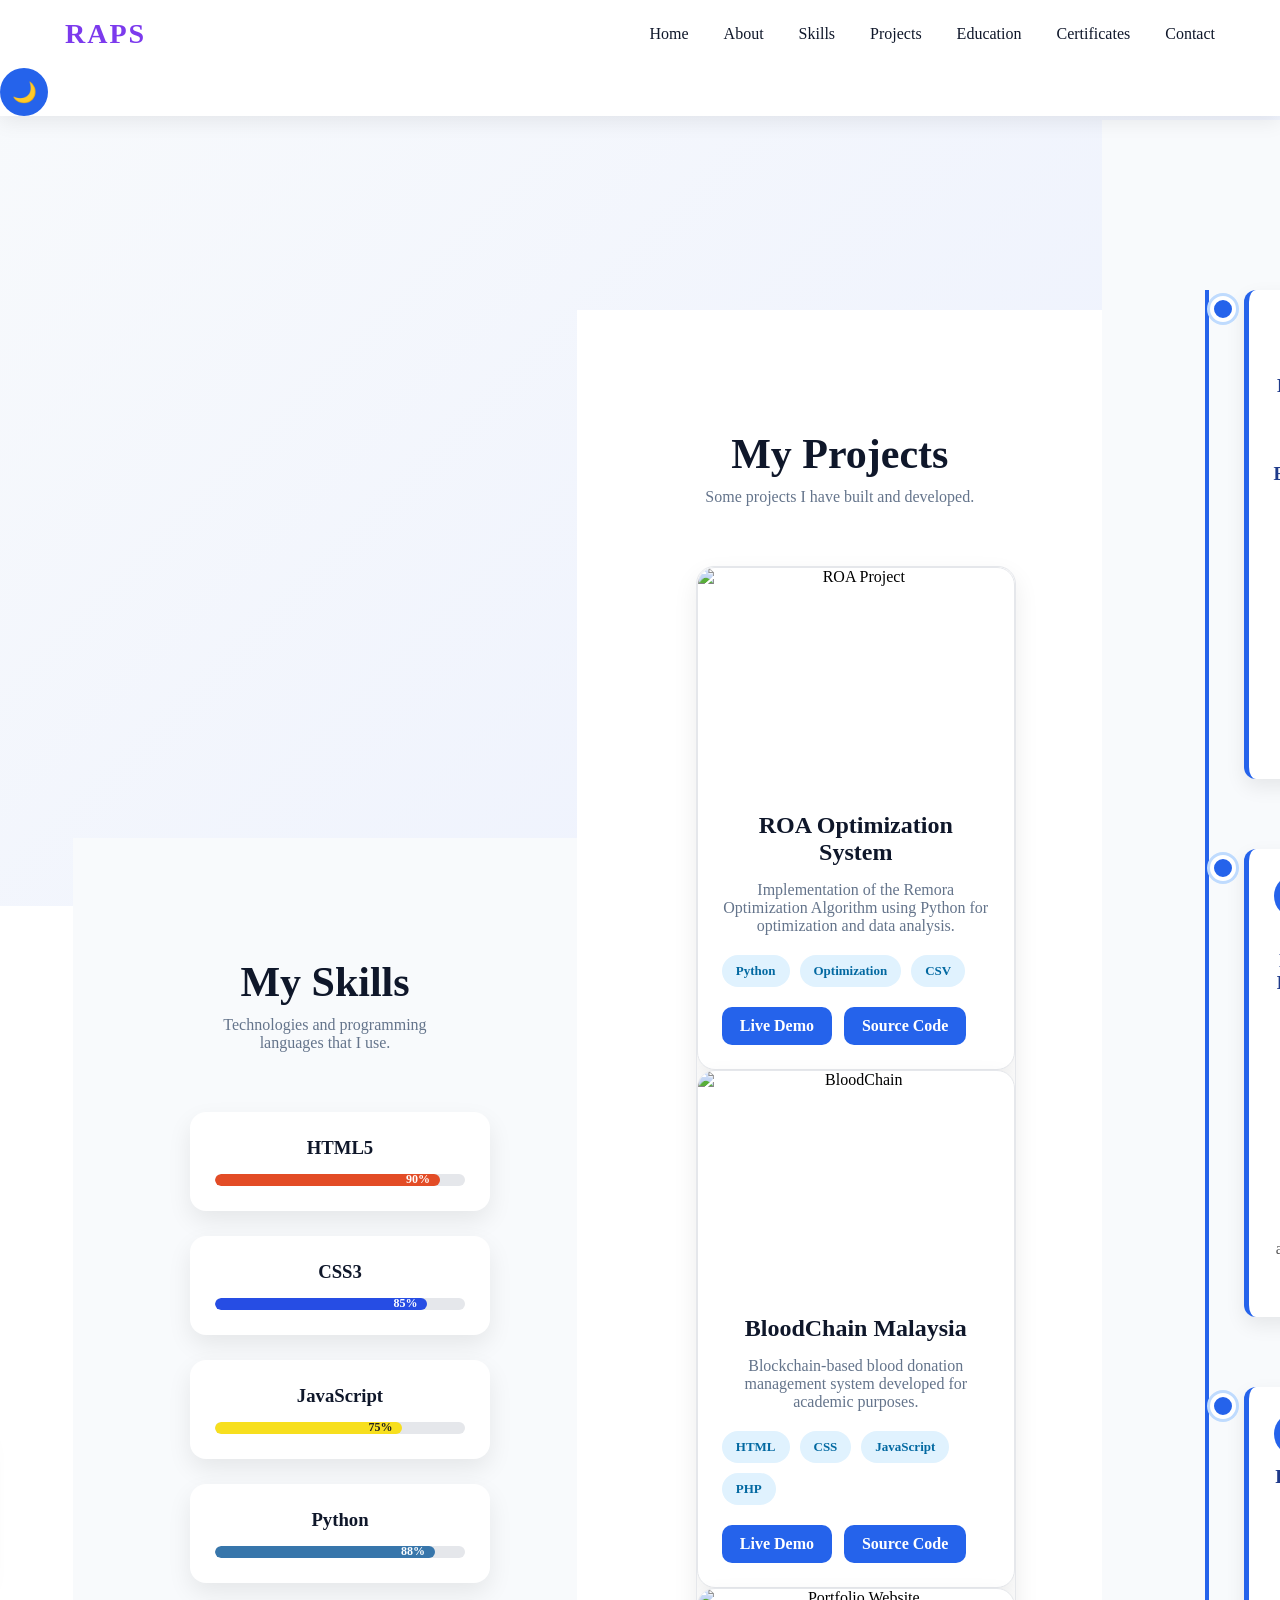
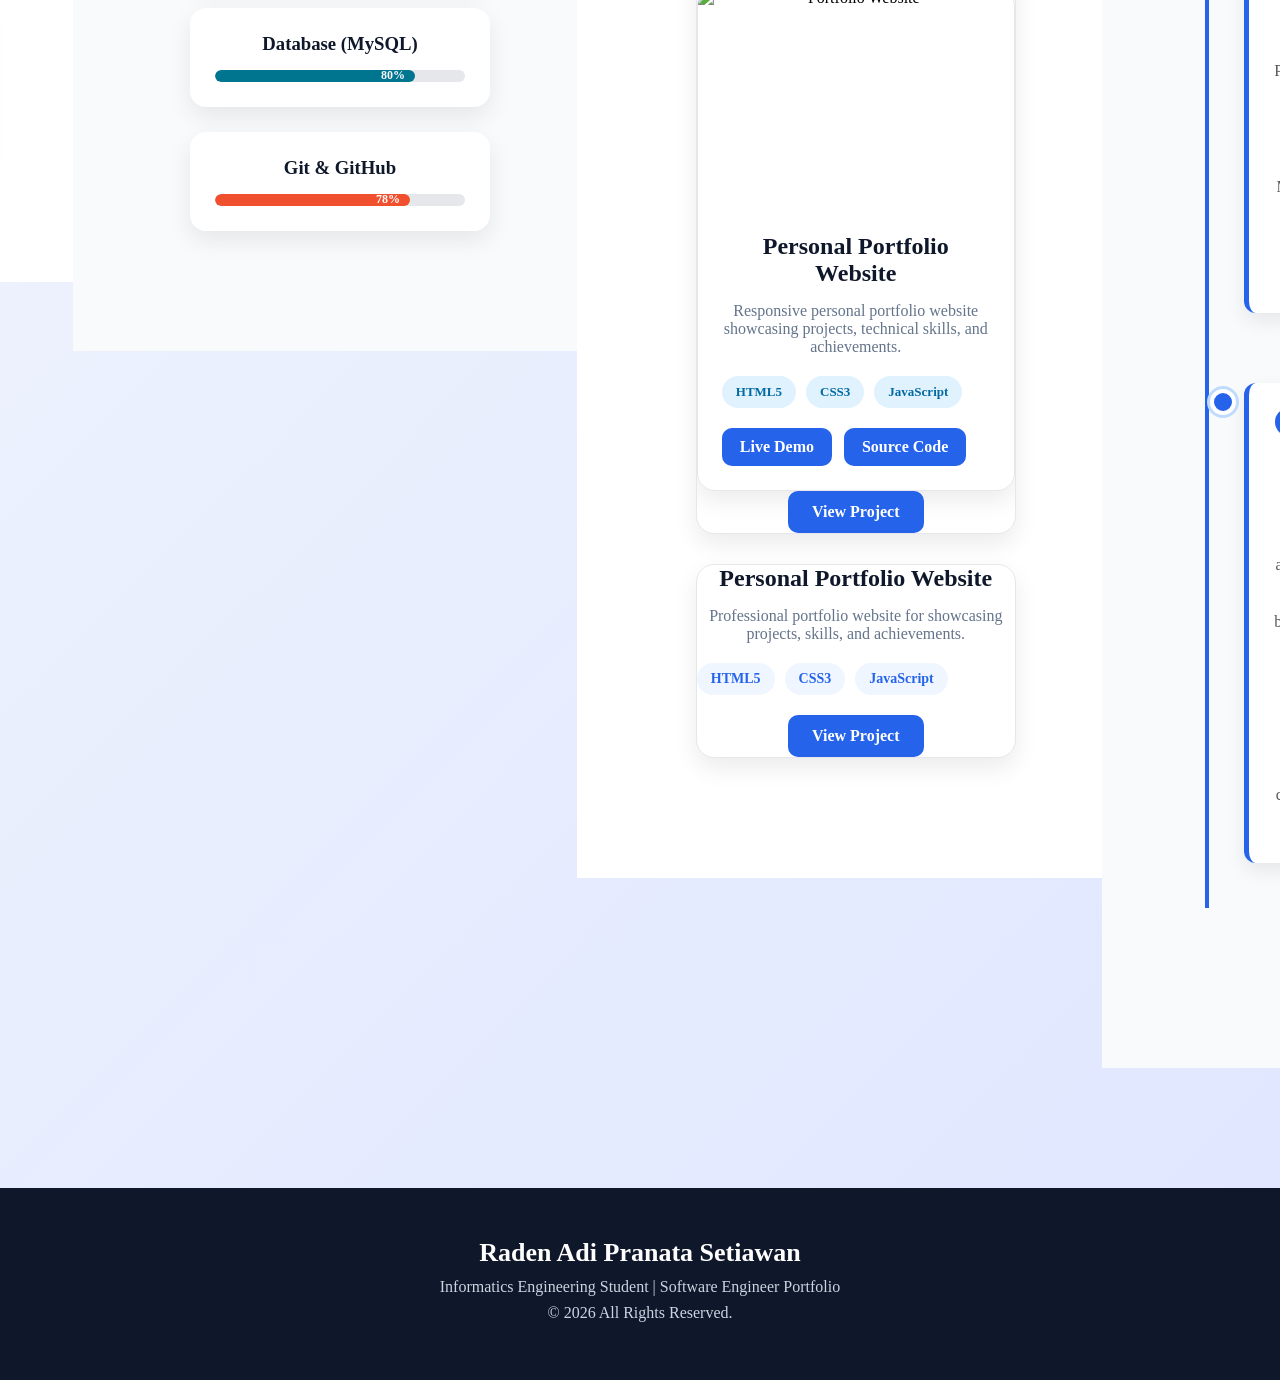
==== commit 371c30f2: "Portfolio Website Version 5.0" ====
--- a/index.html
+++ b/index.html
@@ -64,13 +64,15 @@
 
 </nav>
 
+<button id="themeToggle" class="theme-toggle">
+🌙
+</button>
+
 <div class="menu-toggle">
 
 ☰
 
 </div>
-
-</nav>
 
 </header>
 
@@ -105,6 +107,34 @@
 
 <div class="hero-buttons">
 
+<div class="hero-stats">
+
+<div class="stat-card">
+
+<h2>5+</h2>
+
+<p>Projects</p>
+
+</div>
+
+<div class="stat-card">
+
+<h2>6+</h2>
+
+<p>Technologies</p>
+
+</div>
+
+<div class="stat-card">
+
+<h2>100%</h2>
+
+<p>Learning Spirit</p>
+
+</div>
+
+</div>
+
 <a href="#projects" class="btn-primary">
 
 View Projects
@@ -117,6 +147,55 @@
 Download CV
 
 </a>
+
+</div>
+
+</div>
+
+<section id="developer" class="developer">
+
+<div class="container">
+
+<h2 class="section-title">
+Developer Dashboard
+</h2>
+
+<p class="section-subtitle">
+Professional developer profile and overview.
+</p>
+
+<div class="developer-grid">
+
+<div class="developer-card">
+<h3>Total Projects</h3>
+<h1>5+</h1>
+<p>Academic and Personal Projects</p>
+</div>
+
+<div class="developer-card">
+<h3>Main Languages</h3>
+<p>Python</p>
+<p>HTML5</p>
+<p>CSS3</p>
+<p>JavaScript</p>
+</div>
+
+<div class="developer-card">
+<h3>Work Preference</h3>
+<p>Remote Working</p>
+<p>Work From Home (WFH)</p>
+</div>
+
+<div class="developer-card">
+<h3>GitHub</h3>
+
+<a href="https://github.com/adipranatasetiawan9" target="_blank">
+
+Visit GitHub
+
+</a>
+
+</div>
 
 </div>
 
@@ -323,22 +402,107 @@
 
 <div class="project-card">
 
+<div class="project-card">
+
+<img src="images/projects/roa.jpg" alt="ROA Project">
+
+<div class="project-content">
+
 <h3>ROA Optimization System</h3>
 
 <p>
-
-Implementation of Remora Optimization Algorithm
-using Python for data optimization and analysis.
-
-</p>
-
-<div class="tech-stack">
+Implementation of the Remora Optimization Algorithm using Python for optimization and data analysis.
+</p>
+
+<div class="project-tags">
 
 <span>Python</span>
 
+<span>Optimization</span>
+
 <span>CSV</span>
 
-<span>Optimization</span>
+</div>
+
+<div class="project-buttons">
+
+<a href="#">Live Demo</a>
+
+<a href="#">Source Code</a>
+
+</div>
+
+</div>
+
+</div>
+
+<div class="project-card">
+
+<img src="images/projects/bloodchain.jpg" alt="BloodChain">
+
+<div class="project-content">
+
+<h3>BloodChain Malaysia</h3>
+
+<p>
+Blockchain-based blood donation management system developed for academic purposes.
+</p>
+
+<div class="project-tags">
+
+<span>HTML</span>
+
+<span>CSS</span>
+
+<span>JavaScript</span>
+
+<span>PHP</span>
+
+</div>
+
+<div class="project-buttons">
+
+<a href="#">Live Demo</a>
+
+<a href="#">Source Code</a>
+
+</div>
+
+</div>
+
+</div>
+
+<div class="project-card">
+
+<img src="images/projects/portfolio.jpg" alt="Portfolio Website">
+
+<div class="project-content">
+
+<h3>Personal Portfolio Website</h3>
+
+<p>
+Responsive personal portfolio website showcasing projects, technical skills, and achievements.
+</p>
+
+<div class="project-tags">
+
+<span>HTML5</span>
+
+<span>CSS3</span>
+
+<span>JavaScript</span>
+
+</div>
+
+<div class="project-buttons">
+
+<a href="#">Live Demo</a>
+
+<a href="#">Source Code</a>
+
+</div>
+
+</div>
 
 </div>
 
@@ -350,24 +514,22 @@
 
 <div class="project-card">
 
-<h3>BloodChain Malaysia</h3>
-
-<p>
-
-Blood donation management system integrated
-with blockchain technology.
+<h3>Personal Portfolio Website</h3>
+
+<p>
+
+Professional portfolio website for showcasing
+projects, skills, and achievements.
 
 </p>
 
 <div class="tech-stack">
 
-<span>HTML</span>
-
-<span>CSS</span>
+<span>HTML5</span>
+
+<span>CSS3</span>
 
 <span>JavaScript</span>
-
-<span>PHP</span>
 
 </div>
 
@@ -377,33 +539,6 @@
 
 </div>
 
-<div class="project-card">
-
-<h3>Personal Portfolio Website</h3>
-
-<p>
-
-Professional portfolio website for showcasing
-projects, skills, and achievements.
-
-</p>
-
-<div class="tech-stack">
-
-<span>HTML5</span>
-
-<span>CSS3</span>
-
-<span>JavaScript</span>
-
-</div>
-
-<a href="#" class="project-btn">
-View Project
-</a>
-
-</div>
-
 </div>
 
 </div>
@@ -412,32 +547,61 @@
 
 <section id="education" class="education">
 
-<div class="container">
-
-<h2 class="section-title">
-Education & Experience
-</h2>
-
-<p class="section-subtitle">
-My learning journey and project experience.
-</p>
-
 <div class="timeline">
 
 <div class="timeline-item">
-<h3>SMK - Teknik Komputer dan Jaringan</h3>
-<p>Studied computer networks, hardware, operating systems, and basic programming.</p>
+
+<span class="timeline-year">
+2019–2022
+</span>
+
+<h3>Vocational High School (Computer and Network Engineering)</h3>
+
+<p>
+Studied computer networking, operating systems, hardware maintenance, and basic programming.
+</p>
+
 </div>
 
 <div class="timeline-item">
-<h3>Universitas Islam Madura</h3>
-<p>Bachelor's student in Informatics Engineering, focusing on software development, databases, artificial intelligence, and web technologies.</p>
+
+<span class="timeline-year">
+2022–Present
+</span>
+
+<h3>Bachelor of Informatics Engineering</h3>
+
+<p>
+Studying software engineering, web development, databases, artificial intelligence, algorithms, and programming.
+</p>
+
 </div>
 
 <div class="timeline-item">
-<h3>Personal Projects</h3>
-<p>Developed web applications, Python-based applications, and database projects as part of learning and portfolio development.</p>
-</div>
+
+<span class="timeline-year">
+2025–Present
+</span>
+
+<h3>Independent Software Projects</h3>
+
+<p>
+Developed several software projects using Python, HTML, CSS, JavaScript, PHP, and MySQL as part of academic and personal learning.
+</p>
+
+</div>
+
+<div class="timeline-item">
+
+<span class="timeline-year">
+Future Goal
+</span>
+
+<h3>Remote Software Engineer</h3>
+
+<p>
+Preparing for an international remote career by continuously improving programming, software engineering, and English communication skills.
+</p>
 
 </div>
 
@@ -447,57 +611,57 @@
 
 <section id="certificates" class="certificates">
 
-<div class="container">
-
-<h2 class="section-title">
-Certificates & Achievements
-</h2>
-
-<p class="section-subtitle">
-My certifications, scholarships, and academic achievements.
-</p>
-
 <div class="certificate-grid">
 
 <div class="certificate-card">
 
+<img src="images/certificates/certificate1.jpg" alt="Academic Scholarship">
+
+<div class="certificate-content">
+
 <h3>Academic Scholarship</h3>
 
-<p>
-Received academic scholarship during elementary, junior high, and vocational education.
-</p>
-
-<span class="certificate-year">
-Education Achievement
-</span>
+<p>Scholarship recipient during elementary, junior high, and vocational school.</p>
+
+<span class="certificate-badge">Scholarship</span>
+
+<span class="certificate-year">2012–2022</span>
+
+</div>
 
 </div>
 
 <div class="certificate-card">
 
-<h3>Certificates of Appreciation</h3>
-
-<p>
-Received certificates and awards for academic performance and learning achievements.
-</p>
-
-<span class="certificate-year">
-Academic Award
-</span>
+<img src="images/certificates/certificate2.jpg" alt="Academic Award">
+
+<div class="certificate-content">
+
+<h3>Academic Achievement</h3>
+
+<p>Certificates and awards received for academic excellence and learning achievements.</p>
+
+<span class="certificate-badge">Achievement</span>
+
+<span class="certificate-year">School Awards</span>
+
+</div>
 
 </div>
 
 <div class="certificate-card">
 
+<img src="images/certificates/certificate3.jpg" alt="IT Project">
+
+<div class="certificate-content">
+
 <h3>Information Technology Projects</h3>
 
-<p>
-Completed several programming, database, and web development projects as part of academic learning.
-</p>
-
-<span class="certificate-year">
-Portfolio Project
-</span>
+<p>Completed programming, database, and web application projects during university studies.</p>
+
+<span class="certificate-badge">Portfolio</span>
+
+<span class="certificate-year">2025–Present</span>
 
 </div>
 
@@ -587,3 +751,4 @@
 
 </html>
 
+
--- a/css/style.css
+++ b/css/style.css
@@ -31,15 +31,15 @@
 
 body{
 
-font-family:'Poppins',sans-serif;
-
-background:var(--background);
-
-color:var(--dark);
-
-line-height:1.7;
-
-overflow-x:hidden;
+background:
+linear-gradient(
+135deg,
+#f8fafc,
+#eef2ff,
+#ffffff
+);
+
+background-attachment:fixed;
 
 }
 
@@ -58,7 +58,6 @@
 /* HEADER */
 
 header{
-
 position:fixed;
 
 top:0;
@@ -1276,3 +1275,421 @@
 transform:translateY(0);
 
 }
+
+/* ==========================
+   HERO STATISTICS
+========================== */
+
+.hero-stats{
+
+display:flex;
+
+justify-content:center;
+
+gap:25px;
+
+margin-top:50px;
+
+flex-wrap:wrap;
+
+}
+
+.stat-card{
+
+background:rgba(255,255,255,.15);
+
+backdrop-filter:blur(10px);
+
+padding:25px;
+
+border-radius:18px;
+
+width:180px;
+
+text-align:center;
+
+border:1px solid rgba(255,255,255,.2);
+
+transition:.3s;
+
+box-shadow:0 10px 30px rgba(0,0,0,.1);
+
+}
+
+.stat-card:hover{
+
+transform:translateY(-8px);
+
+}
+
+.stat-card h2{
+
+font-size:36px;
+
+color:var(--primary);
+
+margin-bottom:10px;
+
+}
+
+.stat-card p{
+
+color:var(--gray);
+
+}
+
+/* ==========================
+   THEME TOGGLE
+========================== */
+
+.theme-toggle{
+
+width:48px;
+
+height:48px;
+
+border:none;
+
+border-radius:50%;
+
+cursor:pointer;
+
+font-size:20px;
+
+background:#2563eb;
+
+color:white;
+
+transition:.3s;
+
+}
+
+.theme-toggle:hover{
+
+transform:rotate(20deg) scale(1.08);
+
+}
+
+/* ==========================
+   DARK MODE
+========================== */
+
+body.dark{
+
+background:#0f172a;
+
+color:#e2e8f0;
+
+}
+
+body.dark section{
+
+background:#1e293b;
+
+}
+
+body.dark .project-card,
+body.dark .skill-card,
+body.dark .certificate-card,
+body.dark .contact-card,
+body.dark .timeline-item{
+
+background:#334155;
+
+color:#f1f5f9;
+
+}
+
+body.dark footer{
+
+background:#020617;
+
+}
+
+/* ==========================
+   PROJECT GALLERY V5
+========================== */
+
+.project-card{
+
+padding:0;
+
+overflow:hidden;
+
+border-radius:18px;
+
+}
+
+.project-card img{
+
+width:100%;
+
+height:220px;
+
+object-fit:cover;
+
+display:block;
+
+transition:.4s;
+
+}
+
+.project-card:hover img{
+
+transform:scale(1.05);
+
+}
+
+.project-content{
+
+padding:24px;
+
+}
+
+.project-tags{
+
+display:flex;
+
+flex-wrap:wrap;
+
+gap:10px;
+
+margin:20px 0;
+
+}
+
+.project-tags span{
+
+background:#e0f2fe;
+
+color:#0369a1;
+
+padding:8px 14px;
+
+border-radius:50px;
+
+font-size:13px;
+
+font-weight:600;
+
+}
+
+.project-buttons{
+
+display:flex;
+
+gap:12px;
+
+flex-wrap:wrap;
+
+}
+
+.project-buttons a{
+
+padding:10px 18px;
+
+background:#2563eb;
+
+color:white;
+
+text-decoration:none;
+
+border-radius:10px;
+
+font-weight:600;
+
+transition:.3s;
+
+}
+
+.project-buttons a:hover{
+
+background:#1d4ed8;
+
+}
+
+/* ==========================
+   DEVELOPER DASHBOARD
+========================== */
+
+.developer-grid{
+
+display:grid;
+
+grid-template-columns:repeat(auto-fit,minmax(250px,1fr));
+
+gap:25px;
+
+margin-top:40px;
+
+}
+
+.developer-card{
+
+background:white;
+
+padding:30px;
+
+border-radius:18px;
+
+text-align:center;
+
+box-shadow:0 10px 25px rgba(0,0,0,.08);
+
+transition:.3s;
+
+}
+
+.developer-card:hover{
+
+transform:translateY(-8px);
+
+}
+
+.developer-card h1{
+
+font-size:48px;
+
+color:#2563eb;
+
+margin:15px 0;
+
+}
+
+.developer-card a{
+
+display:inline-block;
+
+margin-top:20px;
+
+padding:12px 20px;
+
+background:#2563eb;
+
+color:white;
+
+text-decoration:none;
+
+border-radius:10px;
+
+font-weight:bold;
+
+}
+
+.developer-card a:hover{
+
+background:#1d4ed8;
+
+}
+
+body.dark .developer-card{
+
+background:#1e293b;
+
+color:white;
+
+}
+
+/* ==========================
+   PROFESSIONAL TIMELINE
+========================== */
+
+.timeline{
+
+position:relative;
+
+margin-top:50px;
+
+padding-left:35px;
+
+border-left:4px solid #2563eb;
+
+}
+
+.timeline-item{
+
+position:relative;
+
+margin-bottom:45px;
+
+padding-left:25px;
+
+}
+
+.timeline-item::before{
+
+content:"";
+
+position:absolute;
+
+left:-39px;
+
+top:6px;
+
+width:18px;
+
+height:18px;
+
+background:#2563eb;
+
+border-radius:50%;
+
+border:4px solid white;
+
+box-shadow:0 0 0 3px #bfdbfe;
+
+}
+
+.timeline-year{
+
+display:inline-block;
+
+background:#2563eb;
+
+color:white;
+
+padding:6px 14px;
+
+border-radius:30px;
+
+font-size:14px;
+
+margin-bottom:10px;
+
+font-weight:600;
+
+}
+
+.timeline-item h3{
+
+margin-bottom:10px;
+
+color:#1e3a8a;
+
+}
+
+.timeline-item p{
+
+line-height:1.8;
+
+color:#555;
+
+}
+
+body.dark .timeline-item h3{
+
+color:#93c5fd;
+
+}
+
+body.dark .timeline-item p{
+
+color:#e2e8f0;
+
+}
+
+body.dark .timeline-item::before{
+
+border-color:#1e293b;
+
+}
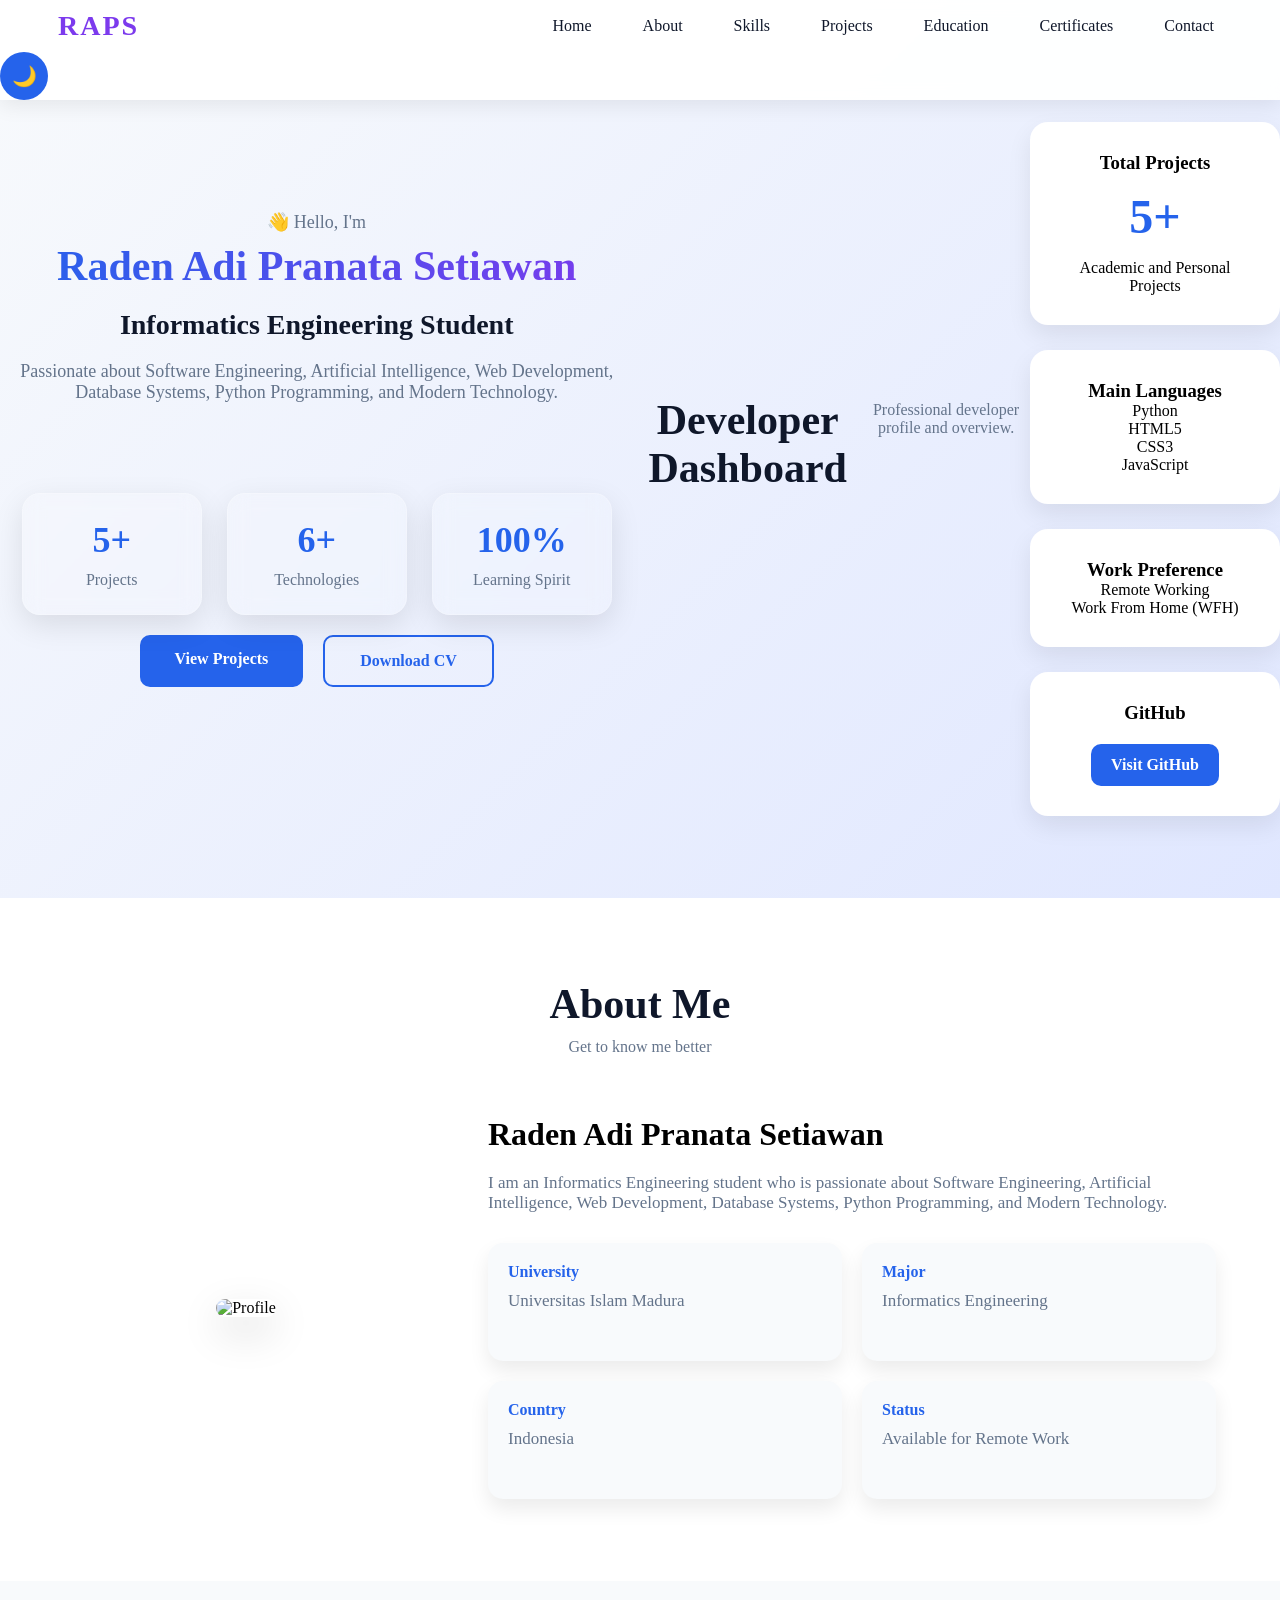
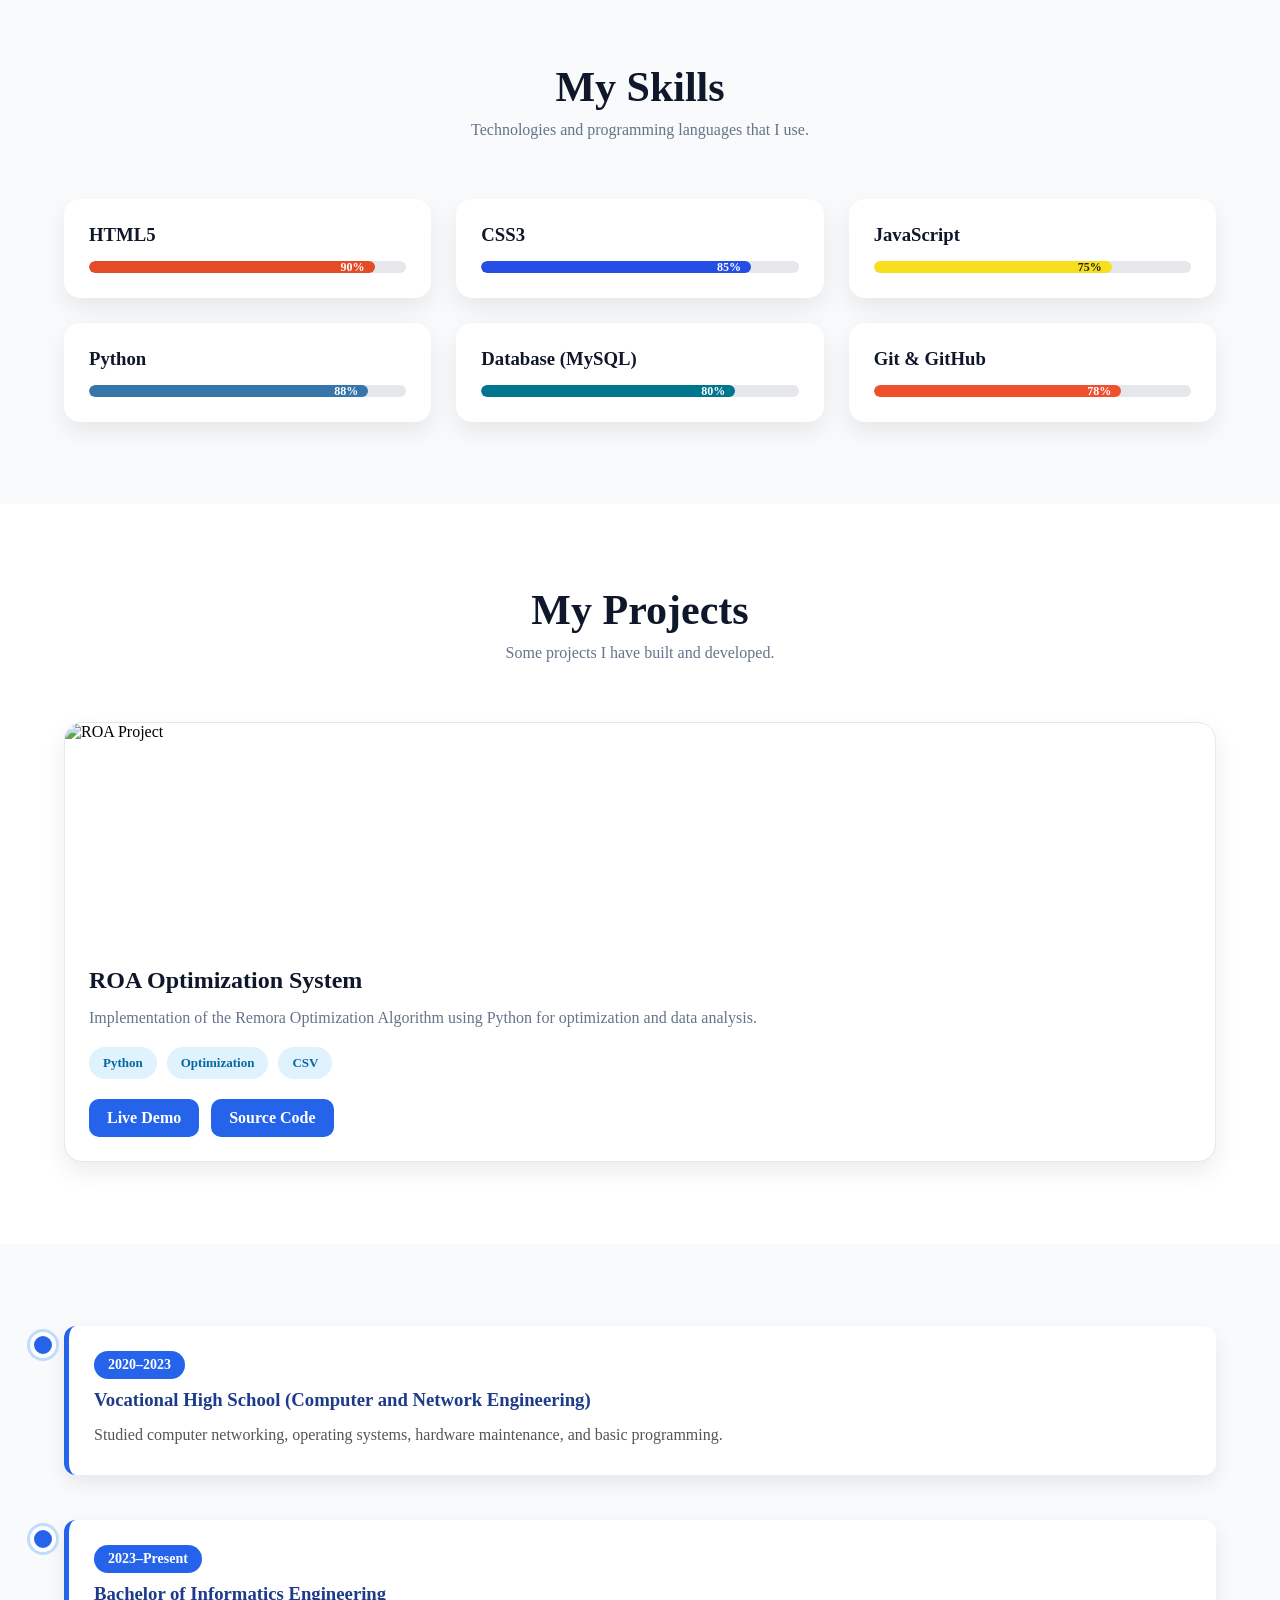
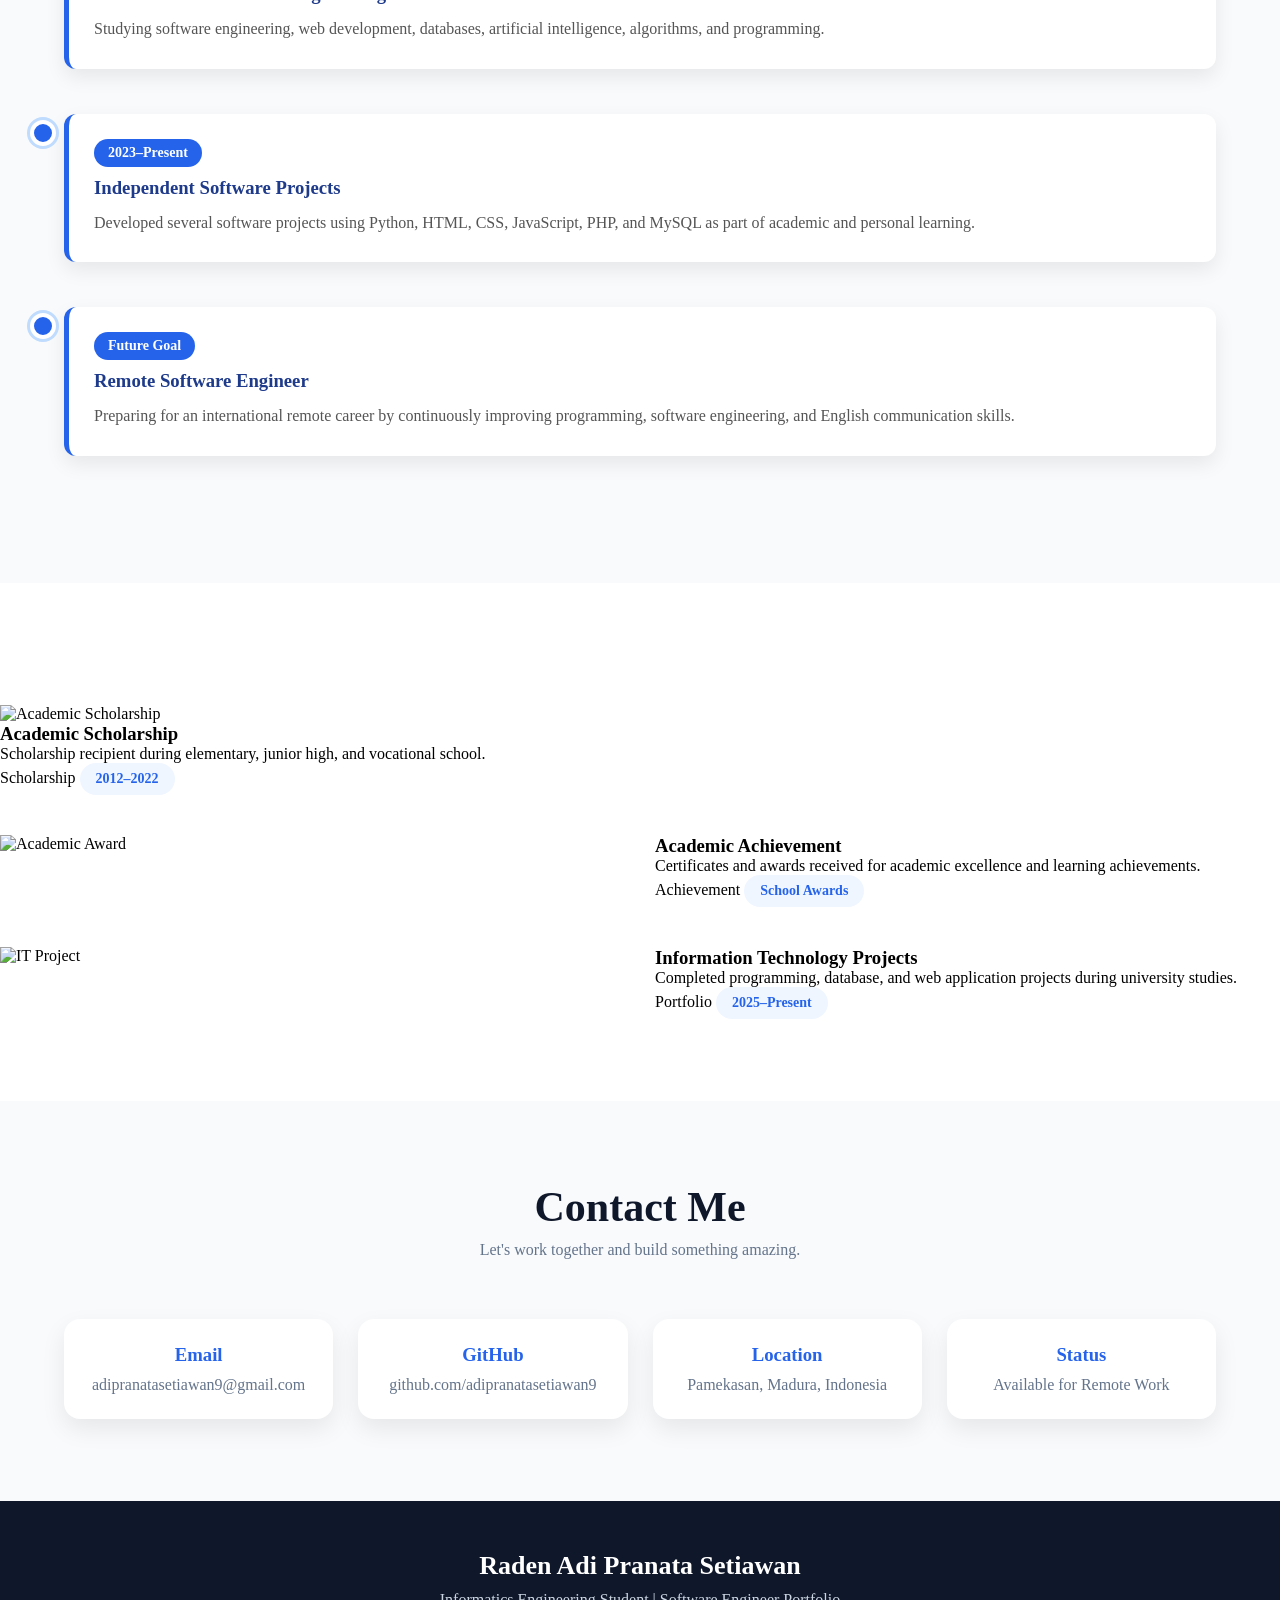
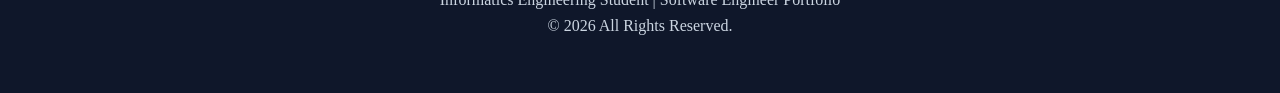
==== commit 0d8085b4: "Portfolio Website Version 5.1 - Responsive Layout Fix" ====
--- a/index.html
+++ b/index.html
@@ -155,6 +155,10 @@
 <section id="developer" class="developer">
 
 <div class="container">
+
+</div>
+
+</section>
 
 <h2 class="section-title">
 Developer Dashboard
@@ -402,8 +406,6 @@
 
 <div class="project-card">
 
-<div class="project-card">
-
 <img src="images/projects/roa.jpg" alt="ROA Project">
 
 <div class="project-content">
@@ -436,123 +438,16 @@
 
 </div>
 
-<div class="project-card">
-
-<img src="images/projects/bloodchain.jpg" alt="BloodChain">
-
-<div class="project-content">
-
-<h3>BloodChain Malaysia</h3>
-
-<p>
-Blockchain-based blood donation management system developed for academic purposes.
-</p>
-
-<div class="project-tags">
-
-<span>HTML</span>
-
-<span>CSS</span>
-
-<span>JavaScript</span>
-
-<span>PHP</span>
-
-</div>
-
-<div class="project-buttons">
-
-<a href="#">Live Demo</a>
-
-<a href="#">Source Code</a>
-
-</div>
-
-</div>
-
-</div>
-
-<div class="project-card">
-
-<img src="images/projects/portfolio.jpg" alt="Portfolio Website">
-
-<div class="project-content">
-
-<h3>Personal Portfolio Website</h3>
-
-<p>
-Responsive personal portfolio website showcasing projects, technical skills, and achievements.
-</p>
-
-<div class="project-tags">
-
-<span>HTML5</span>
-
-<span>CSS3</span>
-
-<span>JavaScript</span>
-
-</div>
-
-<div class="project-buttons">
-
-<a href="#">Live Demo</a>
-
-<a href="#">Source Code</a>
-
-</div>
-
-</div>
-
-</div>
-
-<a href="#" class="project-btn">
-View Project
-</a>
-
-</div>
-
-<div class="project-card">
-
-<h3>Personal Portfolio Website</h3>
-
-<p>
-
-Professional portfolio website for showcasing
-projects, skills, and achievements.
-
-</p>
-
-<div class="tech-stack">
-
-<span>HTML5</span>
-
-<span>CSS3</span>
-
-<span>JavaScript</span>
-
-</div>
-
-<a href="#" class="project-btn">
-View Project
-</a>
-
-</div>
-
-</div>
-
-</div>
-
 </section>
 
 <section id="education" class="education">
 
-<div class="timeline">
+<div class="container">
 
 <div class="timeline-item">
 
 <span class="timeline-year">
-2019–2022
+2020–2023
 </span>
 
 <h3>Vocational High School (Computer and Network Engineering)</h3>
@@ -566,7 +461,7 @@
 <div class="timeline-item">
 
 <span class="timeline-year">
-2022–Present
+2023–Present
 </span>
 
 <h3>Bachelor of Informatics Engineering</h3>
@@ -580,7 +475,7 @@
 <div class="timeline-item">
 
 <span class="timeline-year">
-2025–Present
+2023–Present
 </span>
 
 <h3>Independent Software Projects</h3>
@@ -611,9 +506,13 @@
 
 <section id="certificates" class="certificates">
 
+<div class="container">
+
 <div class="certificate-grid">
 
-<div class="certificate-card">
+</div>
+
+</div>
 
 <img src="images/certificates/certificate1.jpg" alt="Academic Scholarship">
 
@@ -631,7 +530,7 @@
 
 </div>
 
-<div class="certificate-card">
+<div class="certificate-grid">
 
 <img src="images/certificates/certificate2.jpg" alt="Academic Award">
 
@@ -649,7 +548,7 @@
 
 </div>
 
-<div class="certificate-card">
+<div class="certificate-grid">
 
 <img src="images/certificates/certificate3.jpg" alt="IT Project">
 
--- a/css/style.css
+++ b/css/style.css
@@ -90,7 +90,7 @@
 
 align-items:center;
 
-padding:18px 25px;
+padding:10px 18px;
 
 }
 
@@ -108,13 +108,11 @@
 
 /* MENU */
 
-.nav-menu{
-
-display:flex;
-
-list-style:none;
-
-gap:30px;
+.nav-menu a{
+
+font-size:14px;
+
+padding:10px 8px;
 
 }
 
@@ -154,9 +152,9 @@
 
 section{
 
-min-height:100vh;
-
-padding:120px 10%;
+padding:82px 0;
+
+min-height:auto;
 
 }
 
@@ -240,7 +238,7 @@
 
 .hero-title{
 
-font-size:60px;
+font-size:42px;
 
 font-weight:800;
 
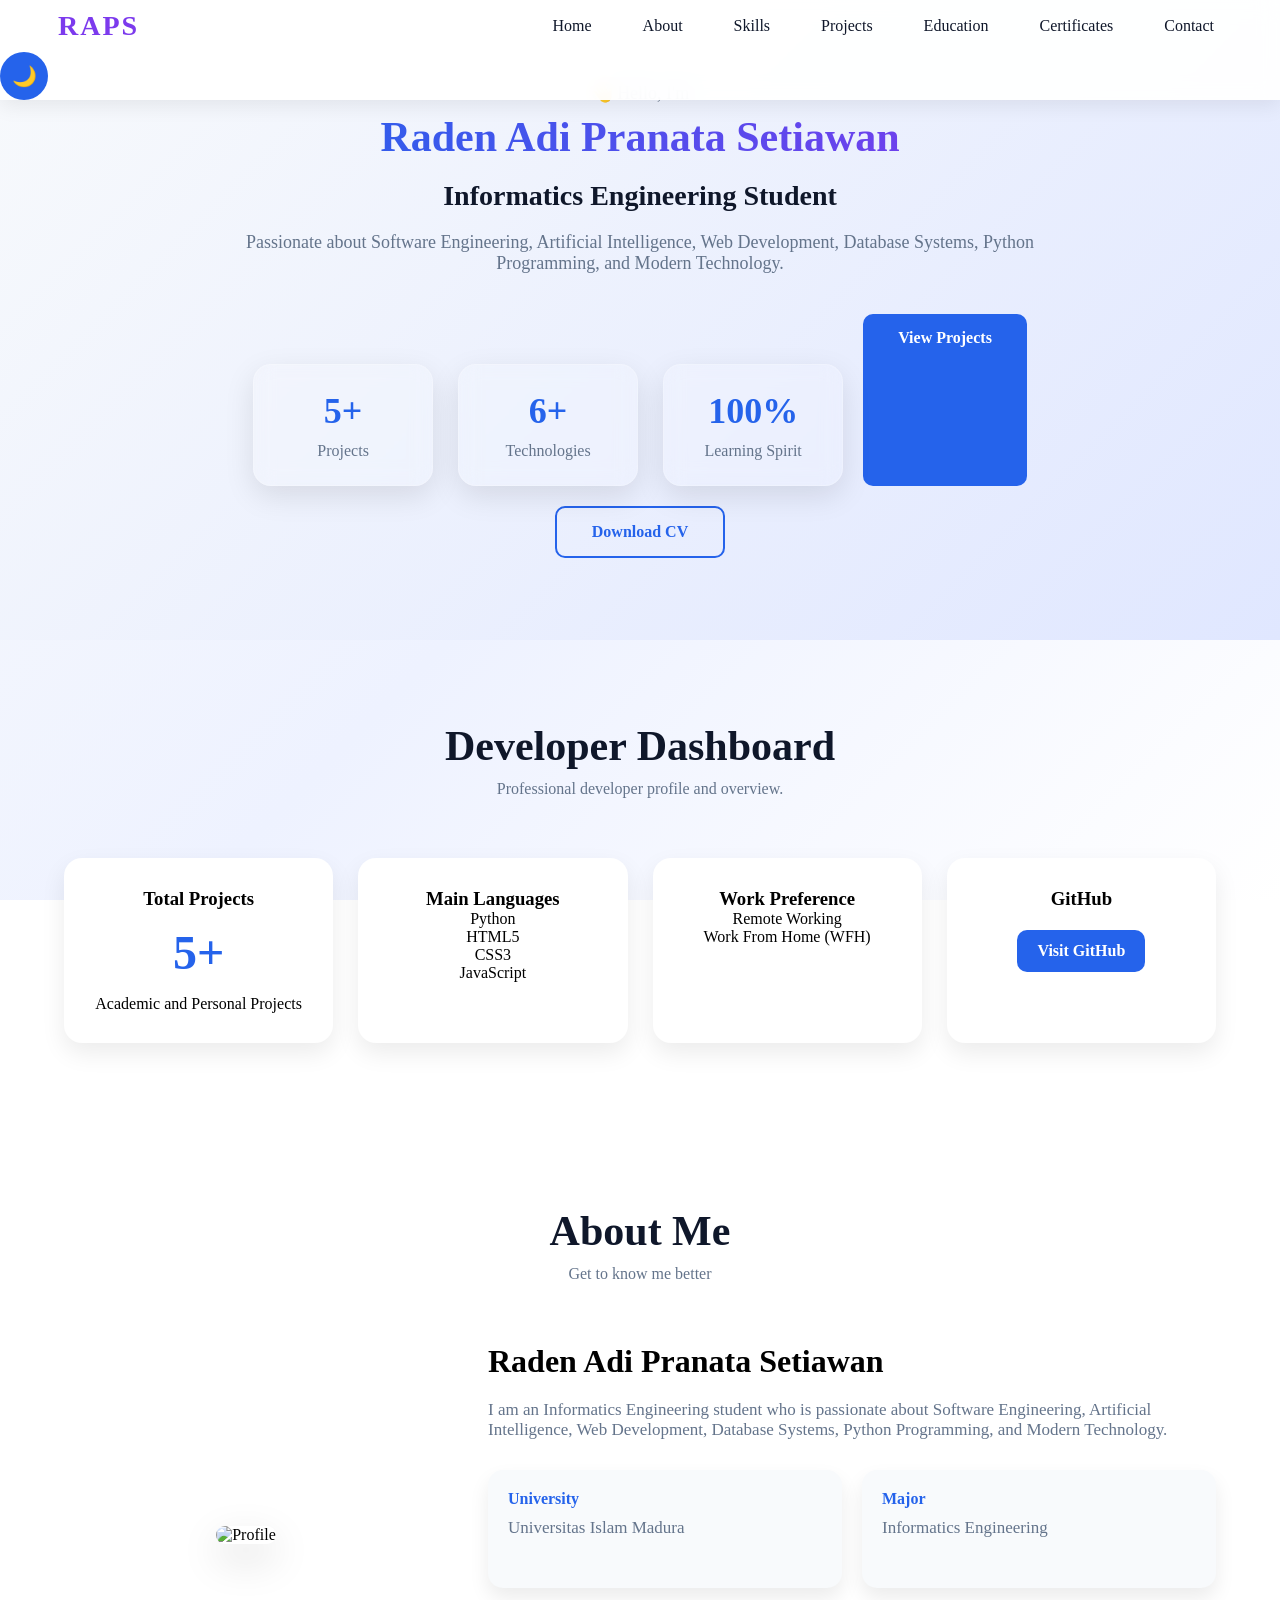
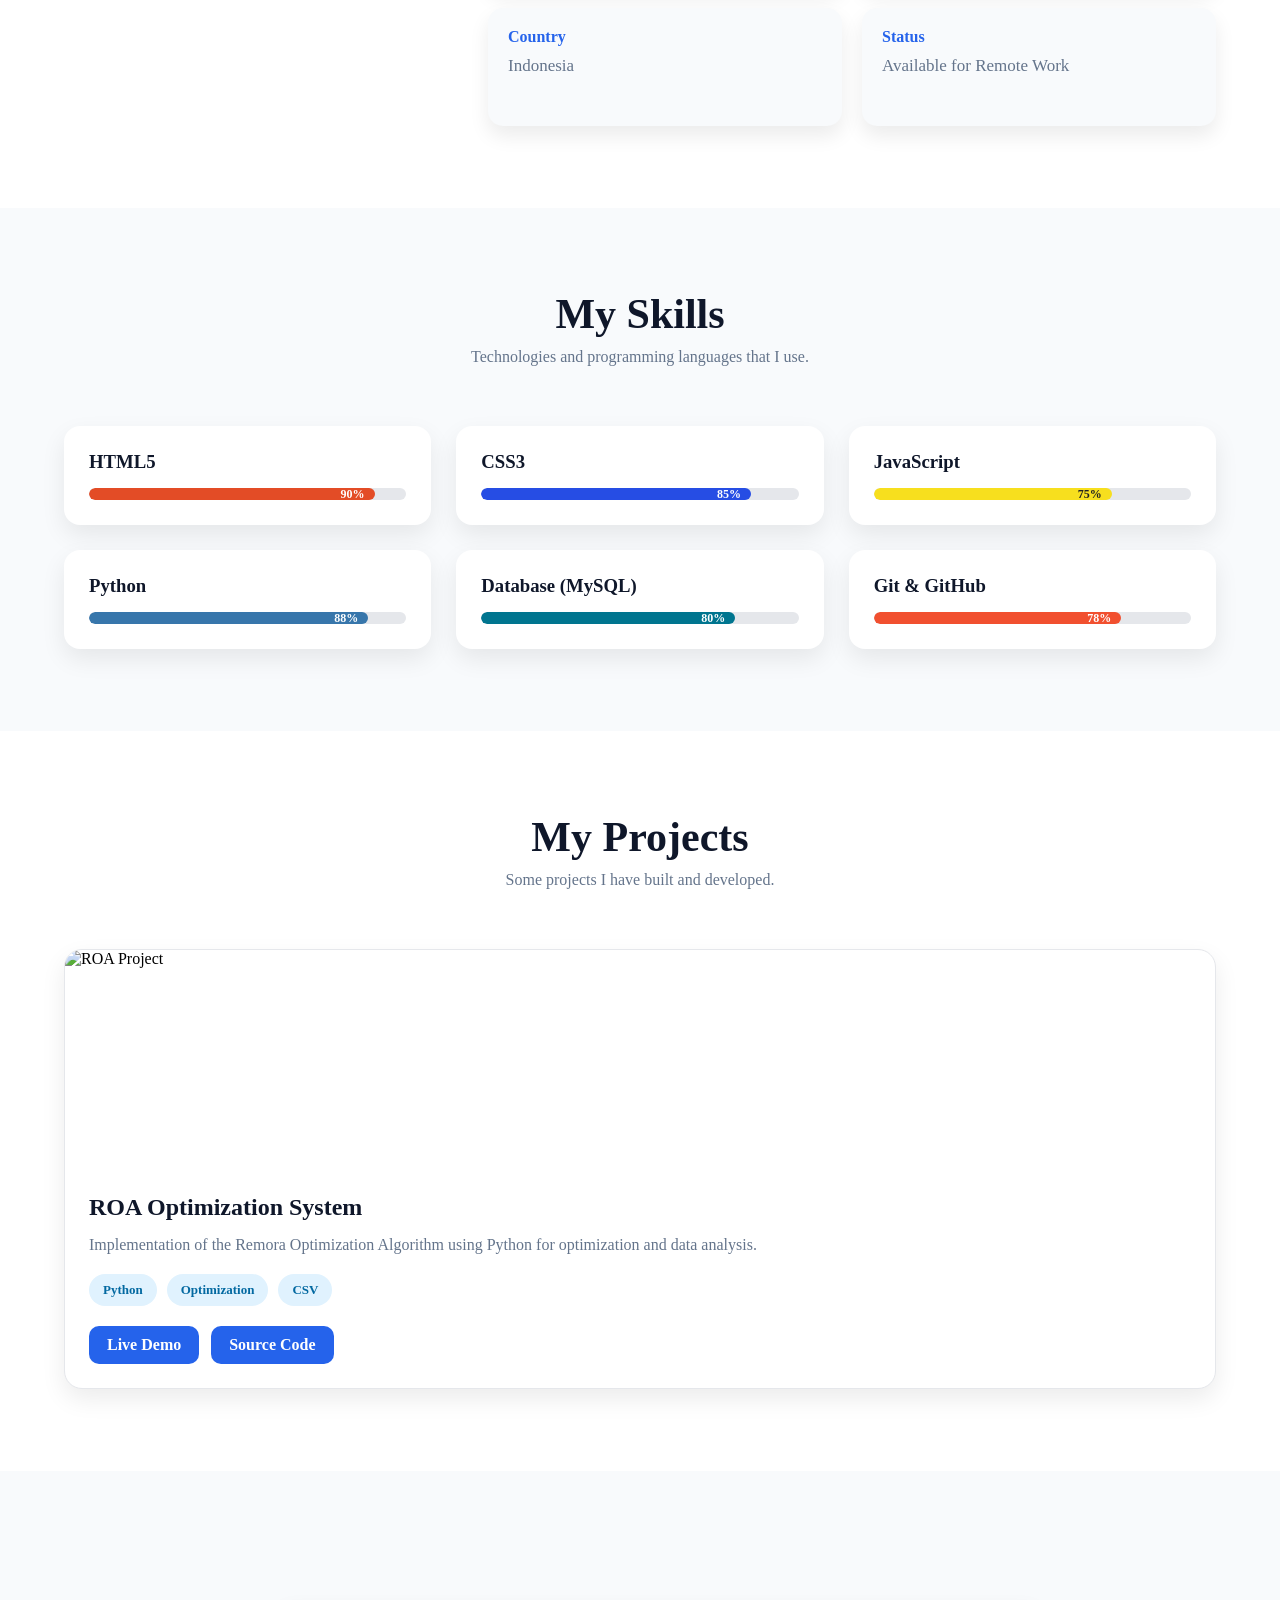
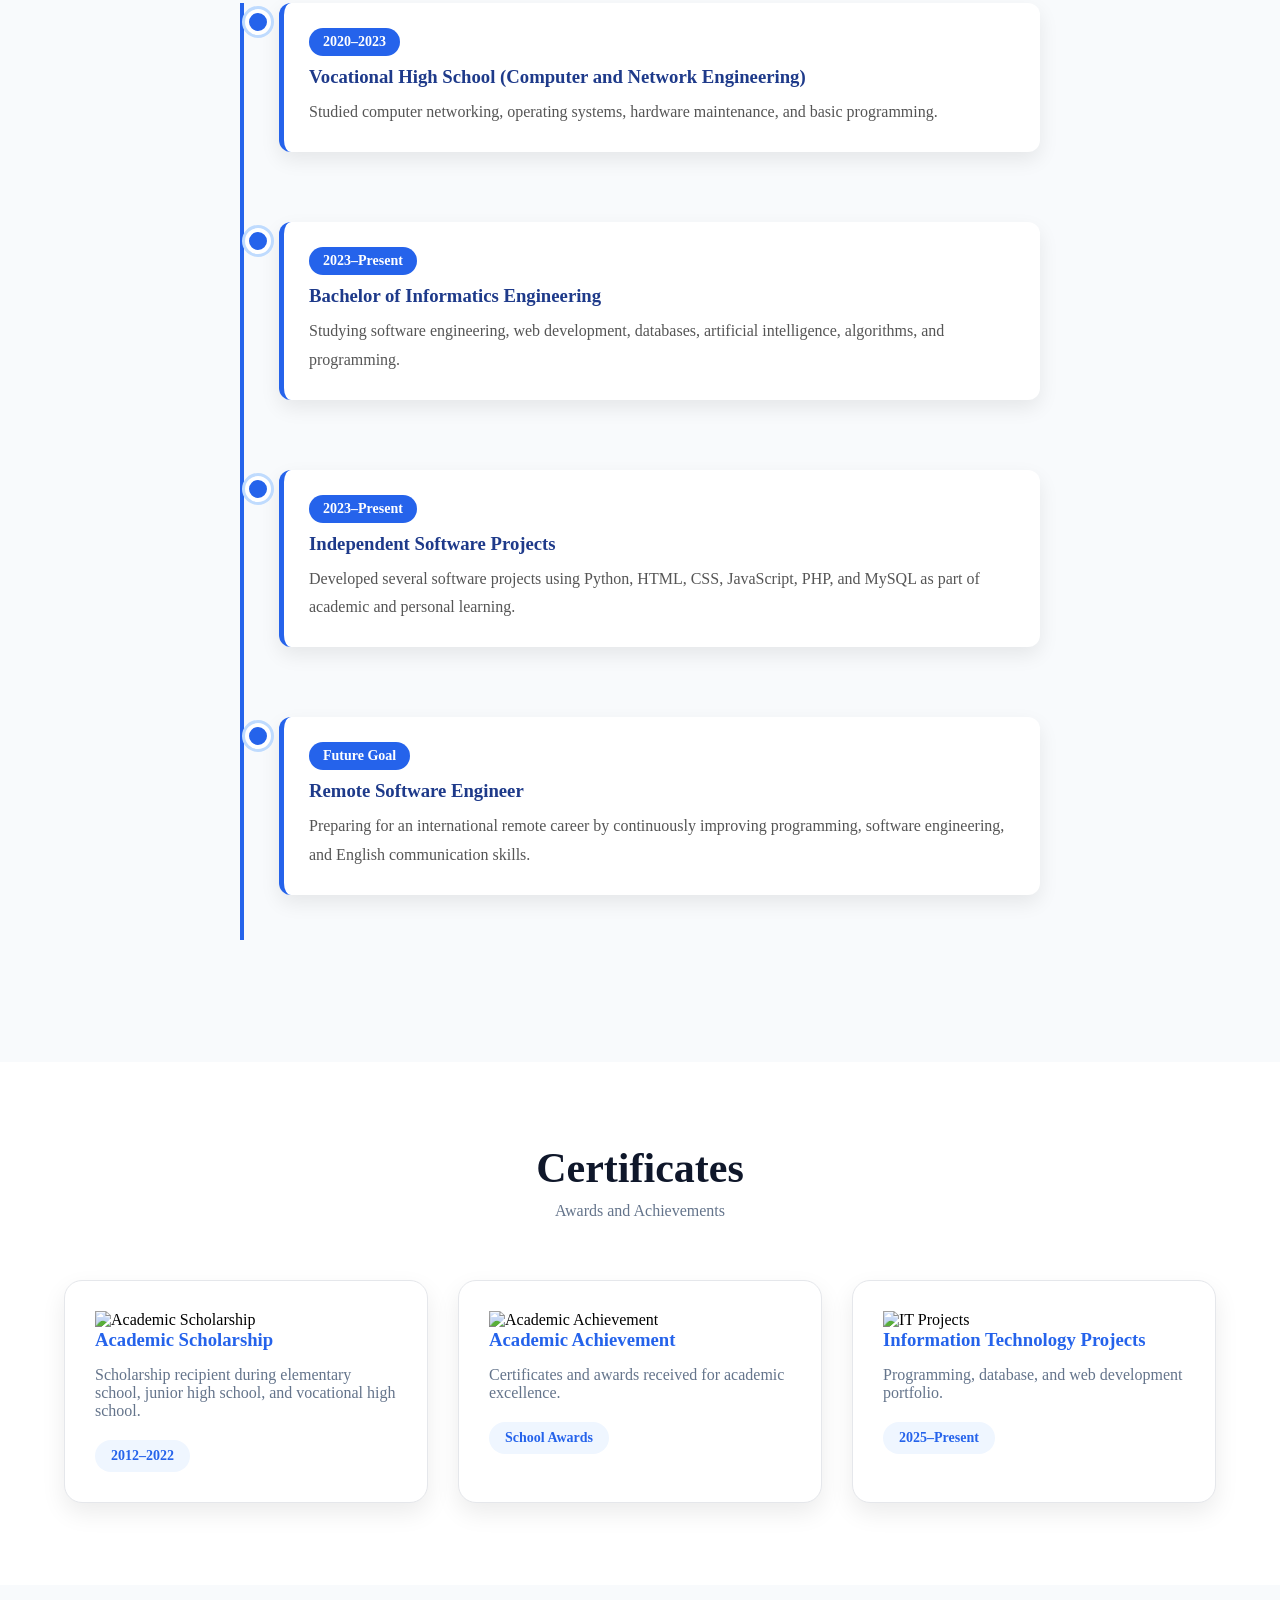
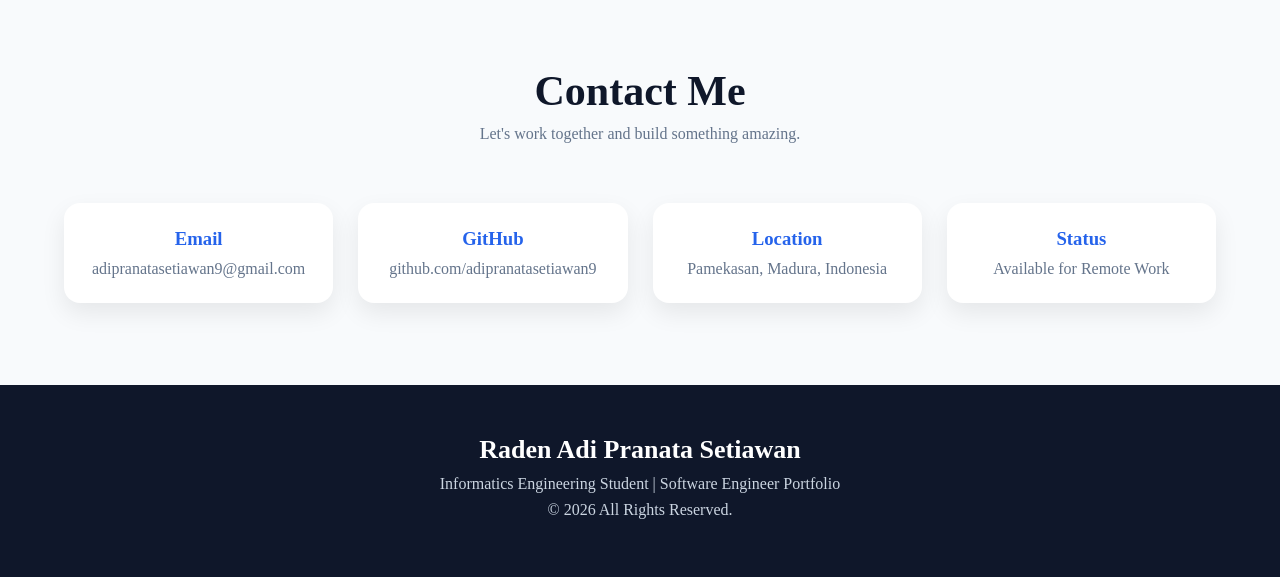
==== commit 05fca3a0: "Portfolio Website Version 5.2 - Fix HTML Structure and Certificates Section" ====
--- a/index.html
+++ b/index.html
@@ -152,13 +152,11 @@
 
 </div>
 
+</section>
+
 <section id="developer" class="developer">
 
 <div class="container">
-
-</div>
-
-</section>
 
 <h2 class="section-title">
 Developer Dashboard
@@ -194,9 +192,7 @@
 <h3>GitHub</h3>
 
 <a href="https://github.com/adipranatasetiawan9" target="_blank">
-
 Visit GitHub
-
 </a>
 
 </div>
@@ -444,6 +440,8 @@
 
 <div class="container">
 
+<div class="timeline">
+
 <div class="timeline-item">
 
 <span class="timeline-year">
@@ -508,11 +506,17 @@
 
 <div class="container">
 
+<h2 class="section-title">
+Certificates
+</h2>
+
+<p class="section-subtitle">
+Awards and Achievements
+</p>
+
 <div class="certificate-grid">
 
-</div>
-
-</div>
+<div class="certificate-card">
 
 <img src="images/certificates/certificate1.jpg" alt="Academic Scholarship">
 
@@ -520,9 +524,7 @@
 
 <h3>Academic Scholarship</h3>
 
-<p>Scholarship recipient during elementary, junior high, and vocational school.</p>
-
-<span class="certificate-badge">Scholarship</span>
+<p>Scholarship recipient during elementary school, junior high school, and vocational high school.</p>
 
 <span class="certificate-year">2012–2022</span>
 
@@ -530,17 +532,15 @@
 
 </div>
 
-<div class="certificate-grid">
-
-<img src="images/certificates/certificate2.jpg" alt="Academic Award">
+<div class="certificate-card">
+
+<img src="images/certificates/certificate2.jpg" alt="Academic Achievement">
 
 <div class="certificate-content">
 
 <h3>Academic Achievement</h3>
 
-<p>Certificates and awards received for academic excellence and learning achievements.</p>
-
-<span class="certificate-badge">Achievement</span>
+<p>Certificates and awards received for academic excellence.</p>
 
 <span class="certificate-year">School Awards</span>
 
@@ -548,19 +548,19 @@
 
 </div>
 
-<div class="certificate-grid">
-
-<img src="images/certificates/certificate3.jpg" alt="IT Project">
+<div class="certificate-card">
+
+<img src="images/certificates/certificate3.jpg" alt="IT Projects">
 
 <div class="certificate-content">
 
 <h3>Information Technology Projects</h3>
 
-<p>Completed programming, database, and web application projects during university studies.</p>
-
-<span class="certificate-badge">Portfolio</span>
+<p>Programming, database, and web development portfolio.</p>
 
 <span class="certificate-year">2025–Present</span>
+
+</div>
 
 </div>
 
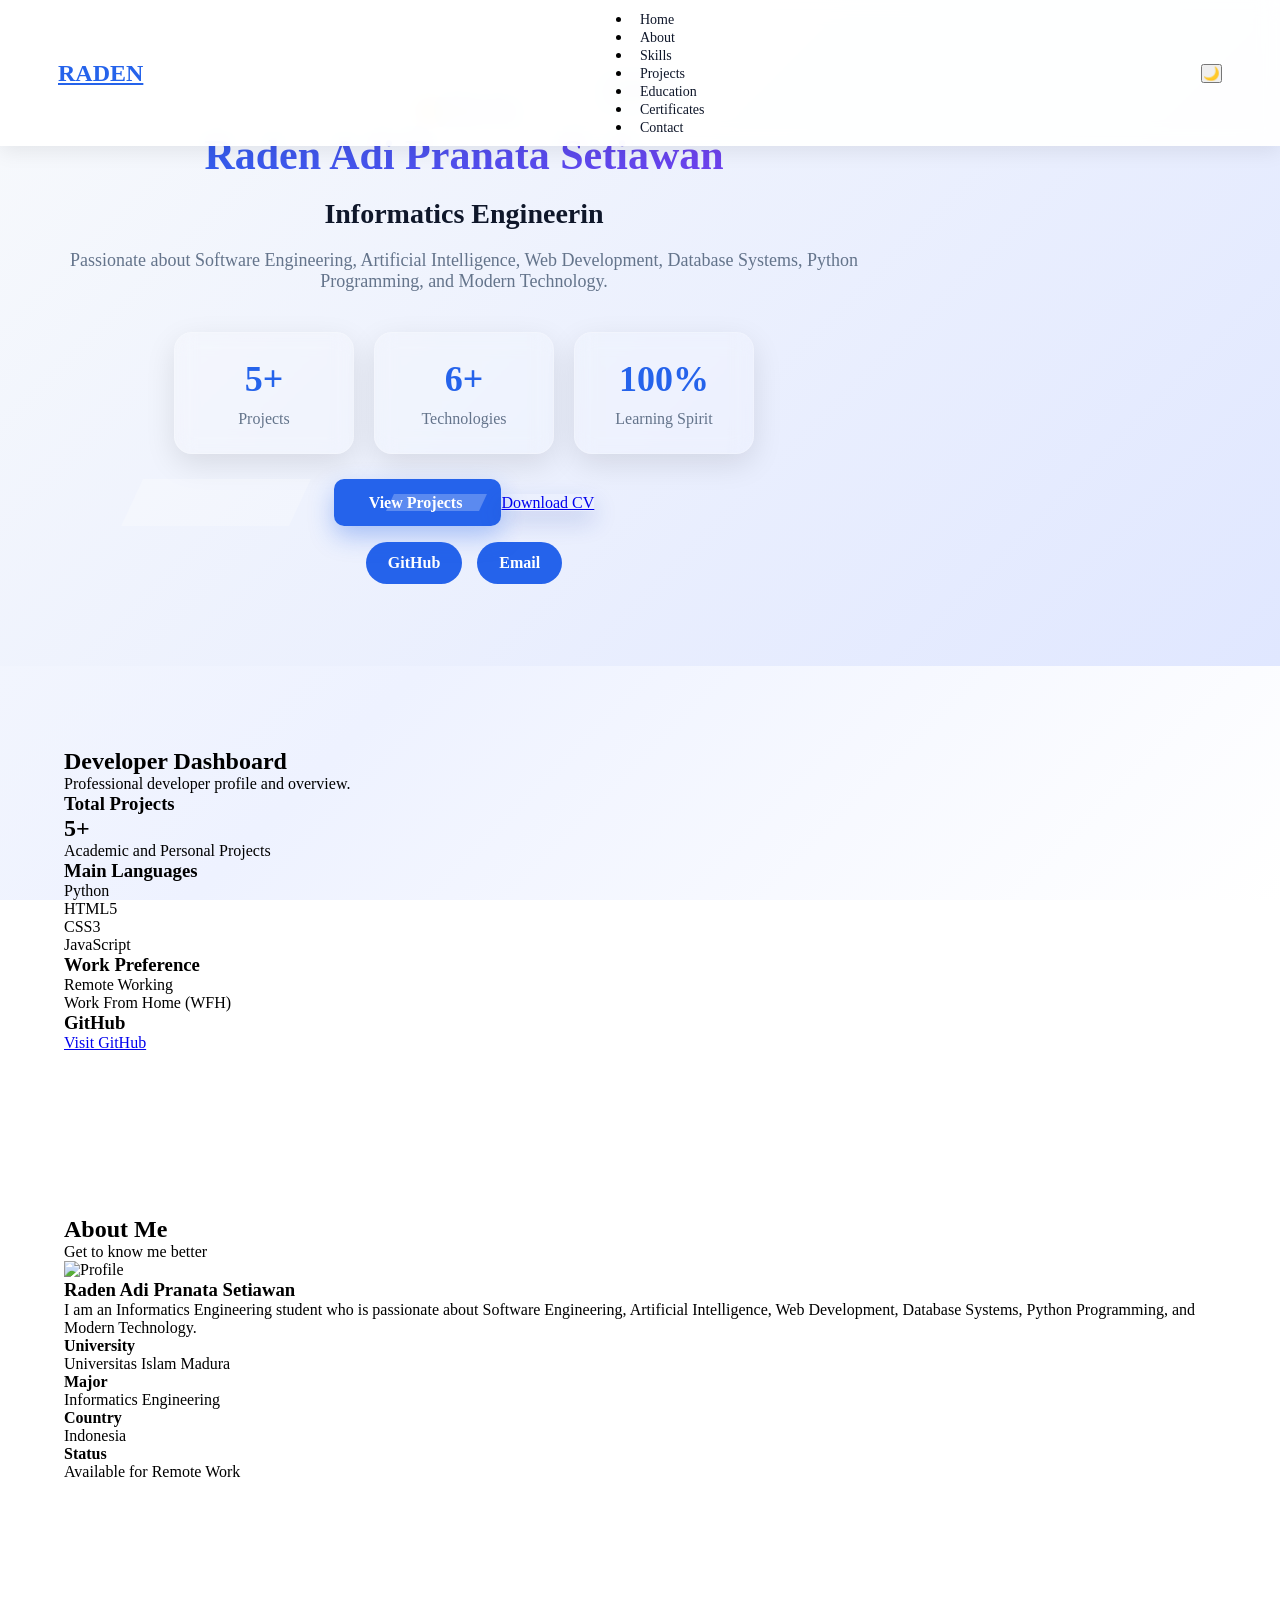
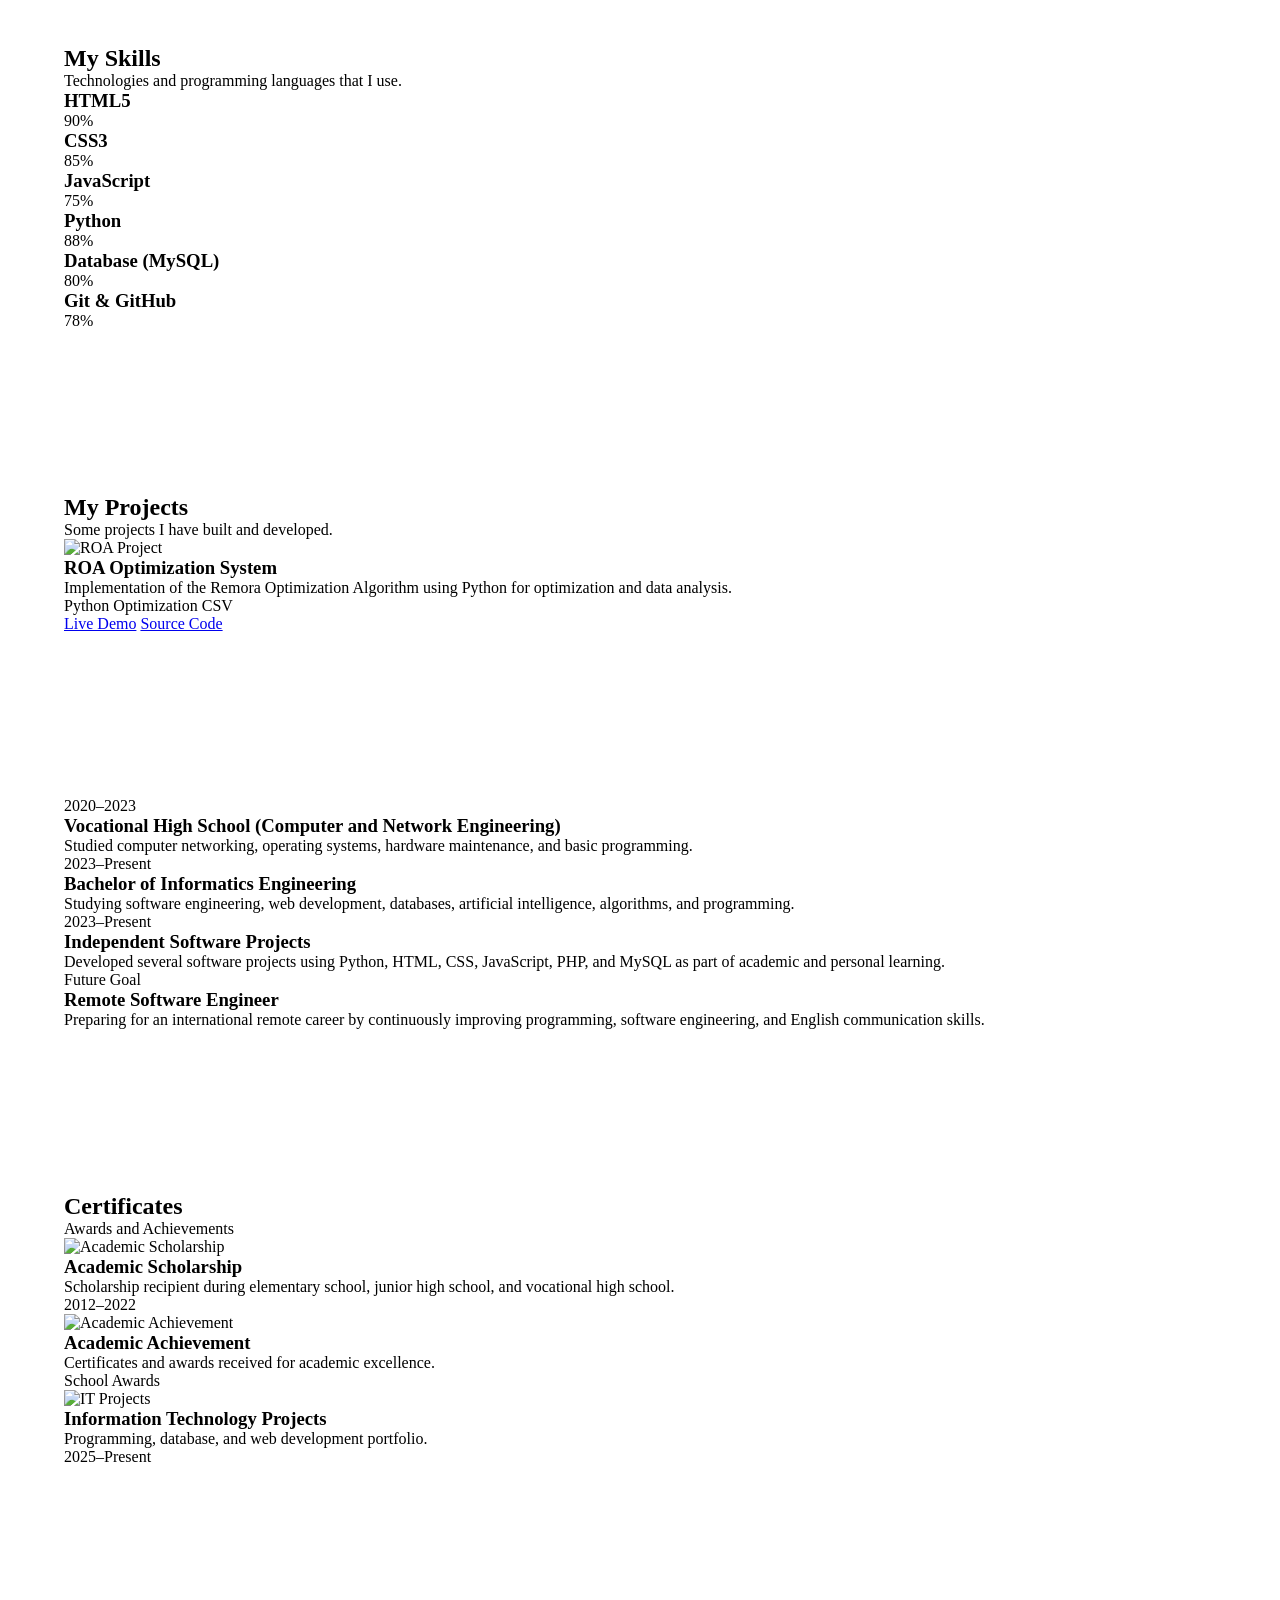
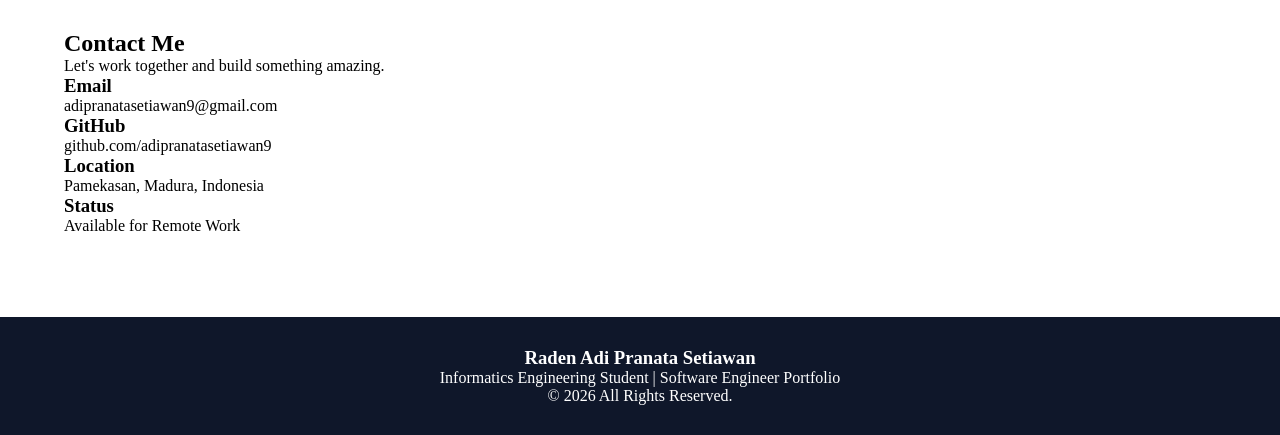
==== commit 3e9ee96e: "Portfolio Website Version 7.0 - Preloader, Active Navbar, Typing Animation, Skill Animation" ====
--- a/index.html
+++ b/index.html
@@ -24,13 +24,18 @@
 
 <body>
 
+<div id="preloader">
+    <div class="loader"></div>
+    <h2>Loading Portfolio...</h2>
+</div>
+
 <header id="header">
 
 <nav class="navbar">
 
 <a href="#home" class="logo">
 
-<span>RAPS</span>
+<span>RADEN</span>
 
 </a>
 
@@ -52,33 +57,37 @@
 
 </ul>
 
-<div class="hamburger">
-
-<span></span>
-
-<span></span>
-
-<span></span>
-
-</div>
-
-</nav>
+</ul>
+
+<div class="nav-right">
 
 <button id="themeToggle" class="theme-toggle">
 🌙
 </button>
 
-<div class="menu-toggle">
-
-☰
-
-</div>
+<div class="hamburger">
+<span></span>
+<span></span>
+<span></span>
+</div>
+
+</div>
+
+</nav>
 
 </header>
 
 <main>
 
 <section id="home" class="hero">
+
+<div class="container hero-container">
+
+<div class="hero-image">
+
+<img src="images/profile.jpg" alt="Profile">
+
+</div>
 
 <div class="hero-content">
 
@@ -91,7 +100,9 @@
 </h1>
 
 <h2 class="hero-job">
-Informatics Engineering Student
+
+<span id="typing"></span>
+
 </h2>
 
 <p class="hero-description">
@@ -111,7 +122,7 @@
 
 <div class="stat-card">
 
-<h2>5+</h2>
+<h2 class="counter" data-target="5">0</h2>
 
 <p>Projects</p>
 
@@ -119,7 +130,7 @@
 
 <div class="stat-card">
 
-<h2>6+</h2>
+<h2 class="counter" data-target="6">0</h2>
 
 <p>Technologies</p>
 
@@ -127,7 +138,7 @@
 
 <div class="stat-card">
 
-<h2>100%</h2>
+<h2 class="counter" data-target="100">0</h2>
 
 <p>Learning Spirit</p>
 
@@ -147,6 +158,18 @@
 Download CV
 
 </a>
+
+<div class="hero-social">
+
+<a href="https://github.com/adipranatasetiawan9" target="_blank">
+GitHub
+</a>
+
+<a href="mailto:adipranatasetiawan9@gmail.com">
+Email
+</a>
+
+</div>
 
 </div>
 
--- a/css/style.css
+++ b/css/style.css
@@ -278,14 +278,13 @@
 
 .hero-buttons{
 
+.hero-buttons{
 display:flex;
-
 justify-content:center;
-
-gap:20px;
-
+align-items:center;
+gap:18px;
+margin-top:35px;
 flex-wrap:wrap;
-
 }
 
 .btn-primary{
@@ -306,38 +305,10 @@
 
 }
 
-.btn-primary:hover{
-
-transform:translateY(-4px);
-
-background:#1d4ed8;
-
-}
-
+.btn-primary,
 .btn-secondary{
-
-border:2px solid #2563eb;
-
-padding:15px 35px;
-
-border-radius:10px;
-
-text-decoration:none;
-
-font-weight:600;
-
-color:#2563eb;
-
-transition:.3s;
-
-}
-
-.btn-secondary:hover{
-
-background:#2563eb;
-
-color:white;
-
+min-width:180px;
+text-align:center;
 }
 
 @media(max-width:768px){
@@ -1341,30 +1312,47 @@
 ========================== */
 
 .theme-toggle{
-
-width:48px;
-
-height:48px;
-
+position:absolute;
+right:70px;
+top:12px;
+width:42px;
+height:42px;
 border:none;
-
 border-radius:50%;
-
+background:#2563eb;
+color:#fff;
 cursor:pointer;
-
-font-size:20px;
-
-background:#2563eb;
-
-color:white;
-
+font-size:18px;
+display:flex;
+justify-content:center;
+align-items:center;
 transition:.3s;
-
+z-index:1001;
 }
 
 .theme-toggle:hover{
-
-transform:rotate(20deg) scale(1.08);
+transform:scale(1.1);
+}
+
+.menu-toggle{
+position:absolute;
+right:15px;
+top:10px;
+font-size:30px;
+cursor:pointer;
+display:none;
+}
+
+@media(max-width:768px){
+
+.menu-toggle{
+display:block;
+}
+
+.theme-toggle{
+right:60px;
+top:10px;
+}
 
 }
 
@@ -1373,35 +1361,47 @@
 ========================== */
 
 body.dark{
-
 background:#0f172a;
-
+color:#f8fafc;
+}
+
+body.dark h1,
+body.dark h2,
+body.dark h3,
+body.dark h4{
+color:#ffffff;
+}
+
+body.dark p,
+body.dark span,
+body.dark li,
+body.dark a{
 color:#e2e8f0;
-
-}
-
-body.dark section{
-
-background:#1e293b;
-
-}
-
-body.dark .project-card,
-body.dark .skill-card,
-body.dark .certificate-card,
-body.dark .contact-card,
-body.dark .timeline-item{
-
+}
+
+body.dark .section-title{
+color:#ffffff;
+}
+
+body.dark .section-subtitle{
+color:#cbd5e1;
+}
+
+body.dark .hero-job{
+color:#ffffff;
+}
+
+body.dark .hero-description{
+color:#cbd5e1;
+}
+
+body.dark .stat-card{
 background:#334155;
-
-color:#f1f5f9;
-
-}
-
-body.dark footer{
-
-background:#020617;
-
+}
+
+body.dark .developer-card{
+background:#334155;
+color:#fff;
 }
 
 /* ==========================
@@ -1691,3 +1691,550 @@
 border-color:#1e293b;
 
 }
+
+/* ======================================
+   MOBILE NAVBAR PROFESSIONAL V6
+====================================== */
+
+@media (max-width:768px){
+
+.navbar{
+position:relative;
+padding:14px 16px;
+}
+
+.nav-menu{
+position:absolute;
+top:70px;
+left:0;
+width:100%;
+background:#ffffff;
+display:none;
+flex-direction:column;
+padding:20px;
+box-shadow:0 15px 30px rgba(0,0,0,.12);
+border-radius:0 0 15px 15px;
+z-index:999;
+}
+
+.nav-menu.active{
+display:flex;
+animation:slideMenu .35s ease;
+}
+
+.nav-menu li{
+list-style:none;
+margin:12px 0;
+}
+
+.nav-menu a{
+display:block;
+font-size:17px;
+padding:10px;
+border-radius:8px;
+}
+
+.nav-menu a:hover{
+background:#eff6ff;
+}
+
+body.dark .nav-menu{
+background:#1e293b;
+}
+
+body.dark .nav-menu a{
+color:#ffffff;
+}
+
+body.dark .nav-menu a:hover{
+background:#334155;
+}
+
+}
+
+@keyframes slideMenu{
+
+from{
+opacity:0;
+transform:translateY(-15px);
+}
+
+to{
+opacity:1;
+transform:translateY(0);
+}
+
+}
+
+/* ======================================
+   GLASSMORPHISM CARD EFFECT
+====================================== */
+
+.stat-card,
+.skill-card,
+.project-card,
+.developer-card,
+.certificate-card,
+.contact-card,
+.info-card{
+
+transition:.35s;
+
+}
+
+.stat-card:hover,
+.skill-card:hover,
+.project-card:hover,
+.developer-card:hover,
+.certificate-card:hover,
+.contact-card:hover,
+.info-card:hover{
+
+transform:translateY(-10px);
+
+box-shadow:0 25px 50px rgba(37,99,235,.18);
+
+}
+
+/* ======================================
+   HERO SECTION V6.1
+====================================== */
+
+.hero-content{
+    max-width:900px;
+    margin:auto;
+    text-align:center;
+}
+
+.hero-stats{
+    display:flex;
+    justify-content:center;
+    align-items:center;
+    flex-wrap:wrap;
+    gap:20px;
+    margin:40px 0;
+}
+
+.stat-card{
+    width:180px;
+    padding:25px;
+}
+
+.hero-buttons{
+    display:flex;
+    justify-content:center;
+    align-items:center;
+    flex-wrap:wrap;
+    gap:18px;
+    margin-top:25px;
+}
+
+.hero-buttons a{
+    min-width:180px;
+    text-align:center;
+}
+
+@media(max-width:768px){
+
+.hero-stats{
+    flex-direction:column;
+}
+
+.hero-buttons{
+    flex-direction:column;
+}
+
+.hero-buttons a{
+    width:100%;
+}
+
+}
+
+/* ==========================
+   HERO V6.2
+========================== */
+
+.hero-container{
+
+display:grid;
+
+grid-template-columns:300px 1fr;
+
+align-items:center;
+
+gap:60px;
+
+}
+
+.hero-image{
+
+text-align:center;
+
+}
+
+.hero-image img{
+
+width:260px;
+
+height:260px;
+
+border-radius:50%;
+
+object-fit:cover;
+
+border:6px solid #2563eb;
+
+box-shadow:0 20px 45px rgba(37,99,235,.25);
+
+}
+
+.hero-social{
+
+margin-top:25px;
+
+display:flex;
+
+gap:15px;
+
+justify-content:center;
+
+flex-wrap:wrap;
+
+}
+
+.hero-social a{
+
+padding:12px 22px;
+
+background:#2563eb;
+
+color:#fff;
+
+text-decoration:none;
+
+border-radius:10px;
+
+font-weight:600;
+
+transition:.3s;
+
+}
+
+.hero-social a:hover{
+
+background:#1d4ed8;
+
+transform:translateY(-3px);
+
+}
+
+@media(max-width:768px){
+
+.hero-container{
+
+grid-template-columns:1fr;
+
+text-align:center;
+
+}
+
+.hero-image img{
+
+width:180px;
+
+height:180px;
+
+}
+
+}
+
+/* ==========================
+   PORTFOLIO V6.3 HERO
+========================== */
+
+.hero-container{
+display:grid;
+grid-template-columns:350px 1fr;
+align-items:center;
+gap:60px;
+}
+
+.hero-image{
+text-align:center;
+}
+
+.hero-image img{
+width:320px;
+height:320px;
+object-fit:cover;
+border-radius:50%;
+border:8px solid white;
+box-shadow:0 20px 50px rgba(0,0,0,.15);
+animation:floating 4s ease-in-out infinite;
+}
+
+@keyframes floating{
+
+0%{
+transform:translateY(0);
+}
+
+50%{
+transform:translateY(-15px);
+}
+
+100%{
+transform:translateY(0);
+}
+
+}
+
+.hero-social{
+display:flex;
+gap:15px;
+margin-top:30px;
+flex-wrap:wrap;
+}
+
+.hero-social a{
+padding:12px 22px;
+background:#2563eb;
+color:white;
+text-decoration:none;
+border-radius:50px;
+font-weight:600;
+transition:.3s;
+}
+
+.hero-social a:hover{
+transform:translateY(-5px);
+background:#1d4ed8;
+}
+
+@media(max-width:768px){
+
+.hero-container{
+
+grid-template-columns:1fr;
+
+text-align:center;
+
+}
+
+.hero-image img{
+
+width:220px;
+
+height:220px;
+
+}
+
+}
+
+/* ==========================
+   PORTFOLIO V6.4 NAVBAR
+========================== */
+
+.navbar{
+display:flex;
+justify-content:space-between;
+align-items:center;
+padding:16px 30px;
+}
+
+.nav-right{
+display:flex;
+align-items:center;
+gap:18px;
+}
+
+.theme-toggle{
+width:45px;
+height:45px;
+display:flex;
+align-items:center;
+justify-content:center;
+border:none;
+border-radius:50%;
+background:#2563eb;
+color:white;
+cursor:pointer;
+transition:.3s;
+}
+
+.theme-toggle:hover{
+transform:rotate(180deg);
+}
+
+header{
+transition:all .35s ease;
+}
+
+header.scrolled{
+background:rgba(255,255,255,.88);
+backdrop-filter:blur(18px);
+box-shadow:0 12px 30px rgba(0,0,0,.08);
+}
+
+body.dark header.scrolled{
+background:rgba(15,23,42,.92);
+}
+
+body.dark .nav-menu a{
+color:#f8fafc;
+}
+
+body.dark .hamburger span{
+background:#ffffff;
+}
+
+/* ==========================
+   PORTFOLIO V6.5 BUTTON EFFECT
+========================== */
+
+.btn-primary,
+.btn-secondary{
+position:relative;
+overflow:hidden;
+}
+
+.btn-primary::before,
+.btn-secondary::before{
+content:"";
+position:absolute;
+top:0;
+left:-120%;
+width:100%;
+height:100%;
+background:rgba(255,255,255,.25);
+transform:skewX(-25deg);
+transition:.7s;
+}
+
+.btn-primary:hover::before,
+.btn-secondary:hover::before{
+left:120%;
+}
+
+.btn-primary{
+box-shadow:0 10px 25px rgba(37,99,235,.35);
+}
+
+.btn-secondary{
+box-shadow:0 10px 25px rgba(30,64,175,.20);
+}
+
+/* ==========================
+   PORTFOLIO V6.7 TYPING
+========================== */
+
+.hero-job{
+
+min-height:45px;
+
+font-size:28px;
+
+font-weight:700;
+
+color:var(--primary);
+
+}
+
+#typing{
+
+border-right:3px solid #2563eb;
+
+padding-right:6px;
+
+animation:cursor .7s infinite;
+
+}
+
+@keyframes cursor{
+
+0%{
+border-color:#2563eb;
+}
+
+50%{
+border-color:transparent;
+}
+
+100%{
+border-color:#2563eb;
+}
+
+}
+
+/* ==========================
+   PORTFOLIO V6.8 SKILL ANIMATION
+========================== */
+
+.progress-bar{
+    width:0;
+    transition:width 1.8s ease;
+}
+
+/* ==========================
+   PORTFOLIO V6.9 ACTIVE NAVBAR
+========================== */
+
+.nav-menu a.active{
+
+color:#2563eb;
+font-weight:700;
+
+}
+
+.nav-menu a.active::after{
+
+width:100%;
+
+}
+
+/* ==========================
+   PORTFOLIO V7.0 PRELOADER
+========================== */
+
+#preloader{
+position:fixed;
+top:0;
+left:0;
+width:100%;
+height:100%;
+background:#0f172a;
+display:flex;
+flex-direction:column;
+justify-content:center;
+align-items:center;
+z-index:99999;
+transition:opacity .6s ease;
+}
+
+.loader{
+width:70px;
+height:70px;
+border:6px solid rgba(255,255,255,.2);
+border-top:6px solid #2563eb;
+border-radius:50%;
+animation:spin 1s linear infinite;
+}
+
+#preloader h2{
+margin-top:25px;
+color:white;
+font-size:22px;
+font-weight:600;
+}
+
+@keyframes spin{
+
+0%{
+transform:rotate(0deg);
+}
+
+100%{
+transform:rotate(360deg);
+}
+
+}
